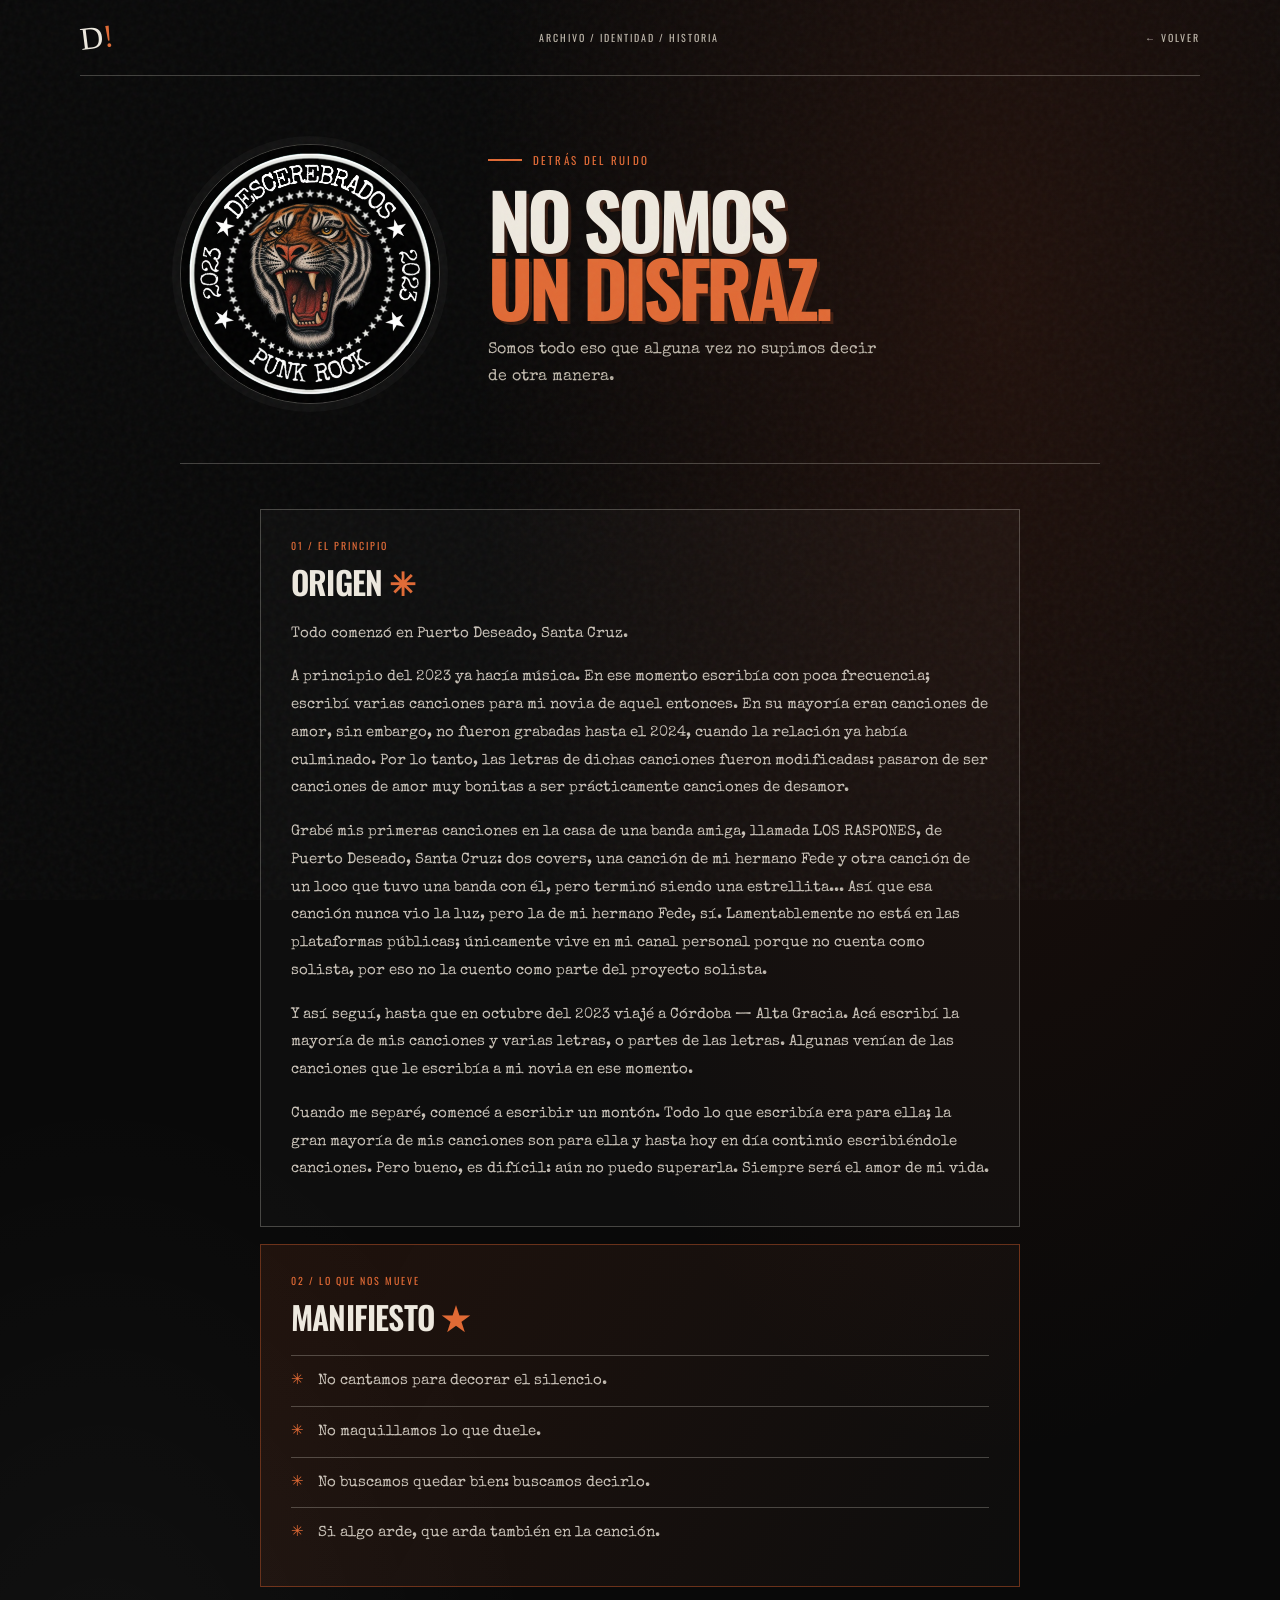
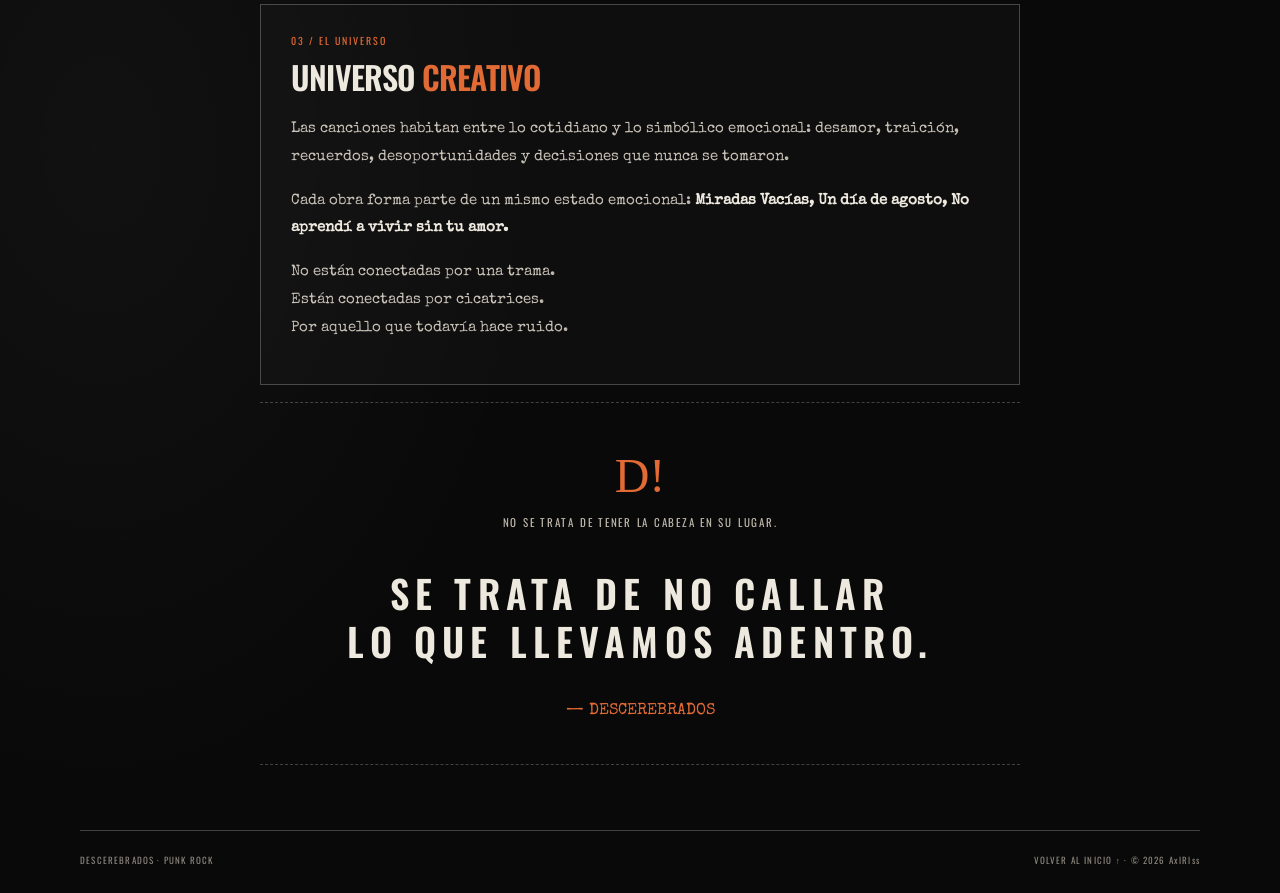
==== quien-soy.html @ b86a4a71 "Add files via upload" ====
<!DOCTYPE html>
<html lang="es">
<head>
  <meta charset="UTF-8">
  <meta name="viewport" content="width=device-width, initial-scale=1.0">
  <meta name="theme-color" content="#090909">
  <title>DESCEREBRADOS — La historia</title>
  <link rel="preconnect" href="https://fonts.googleapis.com">
  <link rel="preconnect" href="https://fonts.gstatic.com" crossorigin>
  <link href="https://fonts.googleapis.com/css2?family=Special+Elite&family=Oswald:wght@400;500;600;700&family=Permanent+Marker&display=swap" rel="stylesheet">
  <link rel="stylesheet" href="style.css">
  <link rel="icon" type="image/jpeg" href="img/descerebrados.jpg">
</head>
<body class="bio-page">
  <div class="grain" aria-hidden="true"></div>
  <header class="topbar">
    <a class="wordmark" href="index.html" aria-label="Volver al inicio">D<span>!</span></a>
    <span class="topbar-note">ARCHIVO / IDENTIDAD / HISTORIA</span>
    <a class="back-link" href="index.html">← VOLVER</a>
  </header>

  <main class="bio-shell">
    <section class="bio-hero">
      <div class="bio-logo"><img src="img/descerebrados.jpg" alt="Logo de Descerebrados"></div>
      <div>
        <p class="eyebrow"><span class="eyebrow-line"></span> DETRÁS DEL RUIDO</p>
        <h1>NO SOMOS<br><em>UN DISFRAZ.</em></h1>
        <p class="bio-lead">Somos todo eso que alguna vez no supimos decir de otra manera.</p>
      </div>
    </section>

    <div class="bio-content">
      <section class="bio-block">
        <span class="section-index">01 / EL PRINCIPIO</span>
        <h2>ORIGEN <span>✳</span></h2>
        <p>Todo comenzó en Puerto Deseado, Santa Cruz.</p>
        <p>A principio del 2023 ya hacía música. En ese momento escribía con poca frecuencia; escribí varias canciones para mi novia de aquel entonces. En su mayoría eran canciones de amor, sin embargo, no fueron grabadas hasta el 2024, cuando la relación ya había culminado. Por lo tanto, las letras de dichas canciones fueron modificadas: pasaron de ser canciones de amor muy bonitas a ser prácticamente canciones de desamor.</p>
        <p>Grabé mis primeras canciones en la casa de una banda amiga, llamada LOS RASPONES, de Puerto Deseado, Santa Cruz: dos covers, una canción de mi hermano Fede y otra canción de un loco que tuvo una banda con él, pero terminó siendo una estrellita... Así que esa canción nunca vio la luz, pero la de mi hermano Fede, sí. Lamentablemente no está en las plataformas públicas; únicamente vive en mi canal personal porque no cuenta como solista, por eso no la cuento como parte del proyecto solista.</p>
        <p>Y así seguí, hasta que en octubre del 2023 viajé a Córdoba — Alta Gracia. Acá escribí la mayoría de mis canciones y varias letras, o partes de las letras. Algunas venían de las canciones que le escribía a mi novia en ese momento.</p>
        <p>Cuando me separé, comencé a escribir un montón. Todo lo que escribía era para ella; la gran mayoría de mis canciones son para ella y hasta hoy en día continúo escribiéndole canciones. Pero bueno, es difícil: aún no puedo superarla. Siempre será el amor de mi vida.</p>
      </section>

      <section class="bio-block manifesto">
        <span class="section-index">02 / LO QUE NOS MUEVE</span>
        <h2>MANIFIESTO <span>★</span></h2>
        <ul>
          <li>No cantamos para decorar el silencio.</li>
          <li>No maquillamos lo que duele.</li>
          <li>No buscamos quedar bien: buscamos decirlo.</li>
          <li>Si algo arde, que arda también en la canción.</li>
        </ul>
      </section>

      <section class="bio-block">
        <span class="section-index">03 / EL UNIVERSO</span>
        <h2>UNIVERSO <em>CREATIVO</em></h2>
        <p>Las canciones habitan entre lo cotidiano y lo simbólico emocional: desamor, traición, recuerdos, desoportunidades y decisiones que nunca se tomaron.</p>
        <p>Cada obra forma parte de un mismo estado emocional: <strong>Miradas Vacías, Un día de agosto, No aprendí a vivir sin tu amor.</strong></p>
        <p>No están conectadas por una trama.<br>Están conectadas por cicatrices.<br>Por aquello que todavía hace ruido.</p>
      </section>

      <section class="bio-sign">
        <span class="signature-mark">D!</span>
        <p>NO SE TRATA DE TENER LA CABEZA EN SU LUGAR.</p>
        <p class="sign-big">SE TRATA DE NO CALLAR<br>LO QUE LLEVAMOS ADENTRO.</p>
        <span class="signature">— DESCEREBRADOS</span>
      </section>
    </div>
  </main>

  <footer>
    <span>DESCEREBRADOS · PUNK ROCK</span>
    <span><a href="index.html">VOLVER AL INICIO ↑</a> · © 2026 AxlRlss</span>
  </footer>
</body>
</html>
---- style.css ----
@import url('https://fonts.googleapis.com/css2?family=Special+Elite&family=Oswald:wght@400;500;600;700&family=Permanent+Marker&display=swap');

:root {
  --black: #090909;
  --black-soft: #11100f;
  --paper: #eee9df;
  --paper-dim: #bdb6aa;
  --rust: #bd5429;
  --rust-bright: #e16a35;
  --line: rgba(238,233,223,.25);
  --display: 'Oswald', Impact, sans-serif;
  --rough: 'Special Elite', Georgia, serif;
  --marker: 'Permanent Marker', cursive;
}

* { box-sizing: border-box; }
html { scroll-behavior: smooth; }
body {
  margin: 0;
  min-height: 100vh;
  color: var(--paper);
  background:
    radial-gradient(ellipse at 78% 12%, rgba(157,57,25,.16), transparent 33rem),
    radial-gradient(ellipse at 8% 70%, rgba(255,255,255,.035), transparent 28rem),
    var(--black);
  font-family: var(--rough);
  overflow-x: hidden;
  position: relative;
}
body::before {
  content: "";
  position: fixed;
  inset: 0;
  pointer-events: none;
  opacity: .12;
  z-index: 0;
  background-image: repeating-linear-gradient(0deg, transparent 0 3px, rgba(255,255,255,.025) 4px);
}
.grain {
  position: fixed;
  inset: 0;
  pointer-events: none;
  z-index: 10;
  opacity: .12;
  background-image: url("data:image/svg+xml,%3Csvg viewBox='0 0 180 180' xmlns='http://www.w3.org/2000/svg'%3E%3Cfilter id='n'%3E%3CfeTurbulence type='fractalNoise' baseFrequency='.9' numOctaves='3' stitchTiles='stitch'/%3E%3C/filter%3E%3Crect width='100%25' height='100%25' filter='url(%23n)' opacity='.35'/%3E%3C/svg%3E");
}
a { color: inherit; }
.topbar, .page-shell, footer, .bio-shell { position: relative; z-index: 1; }
.topbar {
  width: min(1120px, calc(100% - 48px));
  margin: 0 auto;
  min-height: 76px;
  display: flex;
  align-items: center;
  justify-content: space-between;
  border-bottom: 1px solid var(--line);
}
.wordmark {
  font: 2rem var(--marker);
  color: var(--paper);
  text-decoration: none;
  transform: rotate(-7deg);
}
.wordmark span { color: var(--rust-bright); }
.topbar-note, .edition, .back-link {
  font: 10px var(--display);
  letter-spacing: .2em;
  color: var(--paper-dim);
}
.edition { color: var(--rust-bright); }
.back-link { text-decoration: none; }
.back-link:hover, footer a:hover { color: var(--rust-bright); }
.page-shell { width: min(1040px, calc(100% - 48px)); margin: 0 auto; }
.hero {
  display: grid;
  grid-template-columns: 1.05fr .95fr;
  gap: 48px;
  align-items: center;
  padding: 74px 0 66px;
  min-height: 560px;
}
.eyebrow {
  display: flex;
  align-items: center;
  gap: 11px;
  color: var(--rust-bright);
  font: 11px var(--display);
  letter-spacing: .22em;
}
.eyebrow-line { display: inline-block; width: 34px; height: 2px; background: var(--rust-bright); }
.hero h1, .bio-hero h1 {
  font: 700 clamp(3.7rem, 8vw, 7.2rem)/.88 var(--display);
  letter-spacing: -.055em;
  margin: 24px 0 19px;
  max-width: 650px;
  text-transform: uppercase;
  text-shadow: 3px 3px 0 rgba(189,84,41,.22);
}
.hero h1 { transform: rotate(-2deg); }
.title-scratch { color: var(--rust-bright); }
.title-dot { color: var(--paper); }
.hero-rule { display: flex; align-items: center; gap: 12px; color: var(--rust-bright); width: min(340px, 100%); }
.rule-line { height: 1px; flex: 1; background: var(--line); }
.hero-description { font: 600 13px var(--display); letter-spacing: .18em; margin: 25px 0 10px; }
.hero-description b { color: var(--rust-bright); padding: 0 5px; }
.hero-note { max-width: 370px; color: var(--paper-dim); line-height: 1.7; font-size: 15px; }
.socials { display: flex; gap: 10px; margin-top: 30px; }
.socials a {
  text-decoration: none;
  border: 1px solid var(--line);
  min-width: 58px;
  padding: 10px 12px;
  font: 600 12px var(--display);
  letter-spacing: .12em;
  transition: .2s ease;
}
.socials a span { color: var(--rust-bright); margin-left: 5px; }
.socials a:hover { background: var(--rust); border-color: var(--rust); transform: translateY(-3px) rotate(-2deg); }
.hero-art { position: relative; display: flex; flex-direction: column; align-items: center; }
.logo-frame {
  width: min(100%, 420px);
  aspect-ratio: 1;
  border-radius: 50%;
  overflow: hidden;
  border: 1px solid rgba(238,233,223,.5);
  box-shadow: 0 0 0 9px rgba(238,233,223,.035), 0 22px 70px rgba(0,0,0,.7), 0 0 55px rgba(189,84,41,.12);
  background: #000;
}
.logo-frame img { width: 100%; height: 100%; object-fit: cover; display: block; }
.art-stamp {
  position: absolute;
  z-index: 2;
  top: 4%;
  right: -2%;
  padding: 13px 15px;
  background: var(--rust);
  color: #fff4e8;
  font: 15px/.95 var(--marker);
  text-align: center;
  transform: rotate(9deg);
  box-shadow: 4px 5px 0 var(--black);
}
.art-caption { margin-top: 22px; color: var(--paper-dim); font: 10px var(--display); letter-spacing: .18em; text-align: center; }
.manifest-strip {
  display: flex;
  align-items: center;
  justify-content: center;
  gap: 22px;
  padding: 18px 12px;
  border-top: 1px solid var(--line);
  border-bottom: 1px solid var(--line);
  text-align: center;
}
.manifest-strip p { margin: 0; font: 500 13px var(--display); letter-spacing: .12em; }
.manifest-strip strong { color: var(--rust-bright); }
.strip-star { color: var(--rust-bright); font-size: 18px; }
.links-section { padding: 76px 0 70px; }
.section-heading { display: flex; align-items: end; gap: 18px; margin-bottom: 25px; position: relative; }
.section-index { display: block; color: var(--rust-bright); font: 10px var(--display); letter-spacing: .2em; }
.section-heading .section-index { position: absolute; top: -20px; }
.section-heading h2, .bio-block h2 {
  margin: 0;
  font: 600 clamp(2rem, 5vw, 3.6rem)/1 var(--display);
  letter-spacing: -.025em;
}
.section-heading h2 em, .bio-block h2 em { color: var(--rust-bright); font-style: normal; }
.heading-mark { margin-left: auto; color: var(--rust-bright); font-size: 30px; }
.links { display: grid; grid-template-columns: 1fr 1fr; gap: 12px; }
.link-card {
  position: relative;
  min-height: 94px;
  display: grid;
  grid-template-columns: 42px 1fr 28px;
  grid-template-rows: 1fr 1fr;
  align-items: center;
  padding: 18px 20px;
  text-decoration: none;
  border: 1px solid var(--line);
  background: linear-gradient(110deg, rgba(255,255,255,.045), rgba(255,255,255,.012));
  transition: .22s ease;
  overflow: hidden;
}
.link-card::before {
  content: "";
  position: absolute;
  left: 0; top: 0; bottom: 0;
  width: 3px;
  background: var(--rust);
  transform: scaleY(0);
  transition: .2s ease;
}
.link-card:hover { transform: translate(-3px, -3px); border-color: rgba(225,106,53,.7); background: rgba(189,84,41,.12); box-shadow: 5px 5px 0 rgba(189,84,41,.2); }
.link-card:hover::before { transform: scaleY(1); }
.link-number { grid-row: 1 / 3; color: var(--rust-bright); font: 14px var(--display); }
.link-label { align-self: end; font: 600 19px var(--display); letter-spacing: .06em; }
.link-sub { align-self: start; color: var(--paper-dim); font: 9px var(--display); letter-spacing: .15em; margin-top: 4px; }
.link-arrow { grid-column: 3; grid-row: 1 / 3; justify-self: end; color: var(--rust-bright); font-size: 22px; }
.link-main { background: rgba(189,84,41,.12); border-color: rgba(225,106,53,.5); }
.link-bio { border-style: dashed; }
.closing {
  display: flex;
  align-items: center;
  justify-content: center;
  gap: 25px;
  text-align: center;
  padding: 28px 12px 45px;
  border-top: 1px solid var(--line);
}
.closing p { font: 13px/1.7 var(--display); letter-spacing: .12em; }
.closing strong { color: var(--rust-bright); }
.closing-star { color: var(--rust-bright); font-size: 22px; }
footer {
  width: min(1120px, calc(100% - 48px));
  margin: 0 auto;
  padding: 22px 0 26px;
  border-top: 1px solid var(--line);
  display: flex;
  justify-content: space-between;
  gap: 15px;
  color: #8c867d;
  font: 9px var(--display);
  letter-spacing: .13em;
}
footer b { color: var(--rust-bright); }
footer a { color: inherit; text-decoration: none; }

/* BIOGRAFÍA */
.bio-shell { width: min(920px, calc(100% - 48px)); margin: 0 auto; }
.bio-hero { display: grid; grid-template-columns: 260px 1fr; align-items: center; gap: 48px; padding: 65px 0 55px; border-bottom: 1px solid var(--line); }
.bio-logo { width: 100%; aspect-ratio: 1; border-radius: 50%; overflow: hidden; border: 1px solid var(--line); box-shadow: 0 0 0 8px rgba(255,255,255,.035); }
.bio-logo img { width: 100%; height: 100%; object-fit: cover; display: block; }
.bio-hero h1 { font-size: clamp(3rem, 6vw, 5.5rem); margin: 17px 0; }
.bio-hero h1 em { color: var(--rust-bright); font-style: normal; }
.bio-lead { color: var(--paper-dim); line-height: 1.7; max-width: 400px; }
.bio-content { max-width: 760px; margin: 0 auto; padding: 45px 0 65px; }
.bio-block { padding: 28px 30px; margin-bottom: 17px; border: 1px solid var(--line); background: rgba(255,255,255,.025); }
.bio-block h2 { margin: 13px 0 22px; font-size: 2rem; }
.bio-block h2 span { color: var(--rust-bright); }
.bio-block p, .bio-block li { color: #c9c2b8; font: 15px/1.85 var(--rough); letter-spacing: 0; }
.bio-block p + p { margin-top: 16px; }
.bio-block strong { color: var(--paper); }
.manifesto { border-color: rgba(189,84,41,.5); background: linear-gradient(120deg, rgba(189,84,41,.13), rgba(255,255,255,.018)); }
.manifesto ul { list-style: none; padding: 0; margin: 0; }
.manifesto li { padding: 11px 0 11px 27px; border-top: 1px solid var(--line); position: relative; }
.manifesto li::before { content: "✳"; position: absolute; left: 0; color: var(--rust-bright); }
.bio-sign { padding: 45px 15px; text-align: center; border-top: 1px dashed var(--line); border-bottom: 1px dashed var(--line); }
.signature-mark { font: 3rem var(--marker); color: var(--rust-bright); }
.bio-sign p { font: 11px var(--display); letter-spacing: .16em; color: var(--paper-dim); }
.bio-sign .sign-big { font: 600 clamp(1.4rem, 4vw, 2.4rem)/1.25 var(--display); color: var(--paper); }
.bio-sign .signature { color: var(--rust-bright); margin-top: 22px; }

@media (max-width: 760px) {
  .hero { grid-template-columns: 1fr; gap: 40px; padding: 55px 0 48px; }
  .hero-copy { text-align: center; }
  .eyebrow { justify-content: center; }
  .hero h1 { font-size: clamp(3.4rem, 13vw, 5.7rem); }
  .hero-rule, .hero-note { margin-left: auto; margin-right: auto; }
  .socials { justify-content: center; }
  .hero-art { width: min(440px, 90%); margin: 0 auto; }
  .art-stamp { right: -4%; }
  .bio-hero { grid-template-columns: 190px 1fr; gap: 28px; }
  .bio-hero h1 { font-size: clamp(2.8rem, 8vw, 4rem); }
}
@media (max-width: 540px) {
  .topbar, footer { width: calc(100% - 32px); }
  .topbar { min-height: 64px; }
  .topbar-note { font-size: 8px; letter-spacing: .12em; }
  .edition { display: none; }
  .page-shell, .bio-shell { width: calc(100% - 32px); }
  .hero { padding-top: 43px; }
  .hero h1 { font-size: clamp(3rem, 14vw, 4.7rem); }
  .hero-description { font-size: 11px; }
  .manifest-strip { gap: 10px; }
  .manifest-strip p { font-size: 10px; line-height: 1.6; }
  .links-section { padding: 60px 0 45px; }
  .links { grid-template-columns: 1fr; gap: 10px; }
  .link-card { min-height: 82px; padding: 14px 15px; }
  .link-label { font-size: 17px; }
  .closing { gap: 12px; }
  .closing p { font-size: 11px; }
  footer { flex-direction: column; text-align: center; line-height: 1.7; }
  .bio-hero { grid-template-columns: 1fr; text-align: center; padding: 42px 0; gap: 28px; }
  .bio-logo { width: min(220px, 70%); margin: 0 auto; }
  .bio-hero .eyebrow { justify-content: center; }
  .bio-hero h1 { font-size: clamp(3rem, 13vw, 4.5rem); }
  .bio-lead { margin-inline: auto; }
  .bio-content { padding: 30px 0 45px; }
  .bio-block { padding: 22px 19px; }
  .bio-block p, .bio-block li { font-size: 14px; }
}
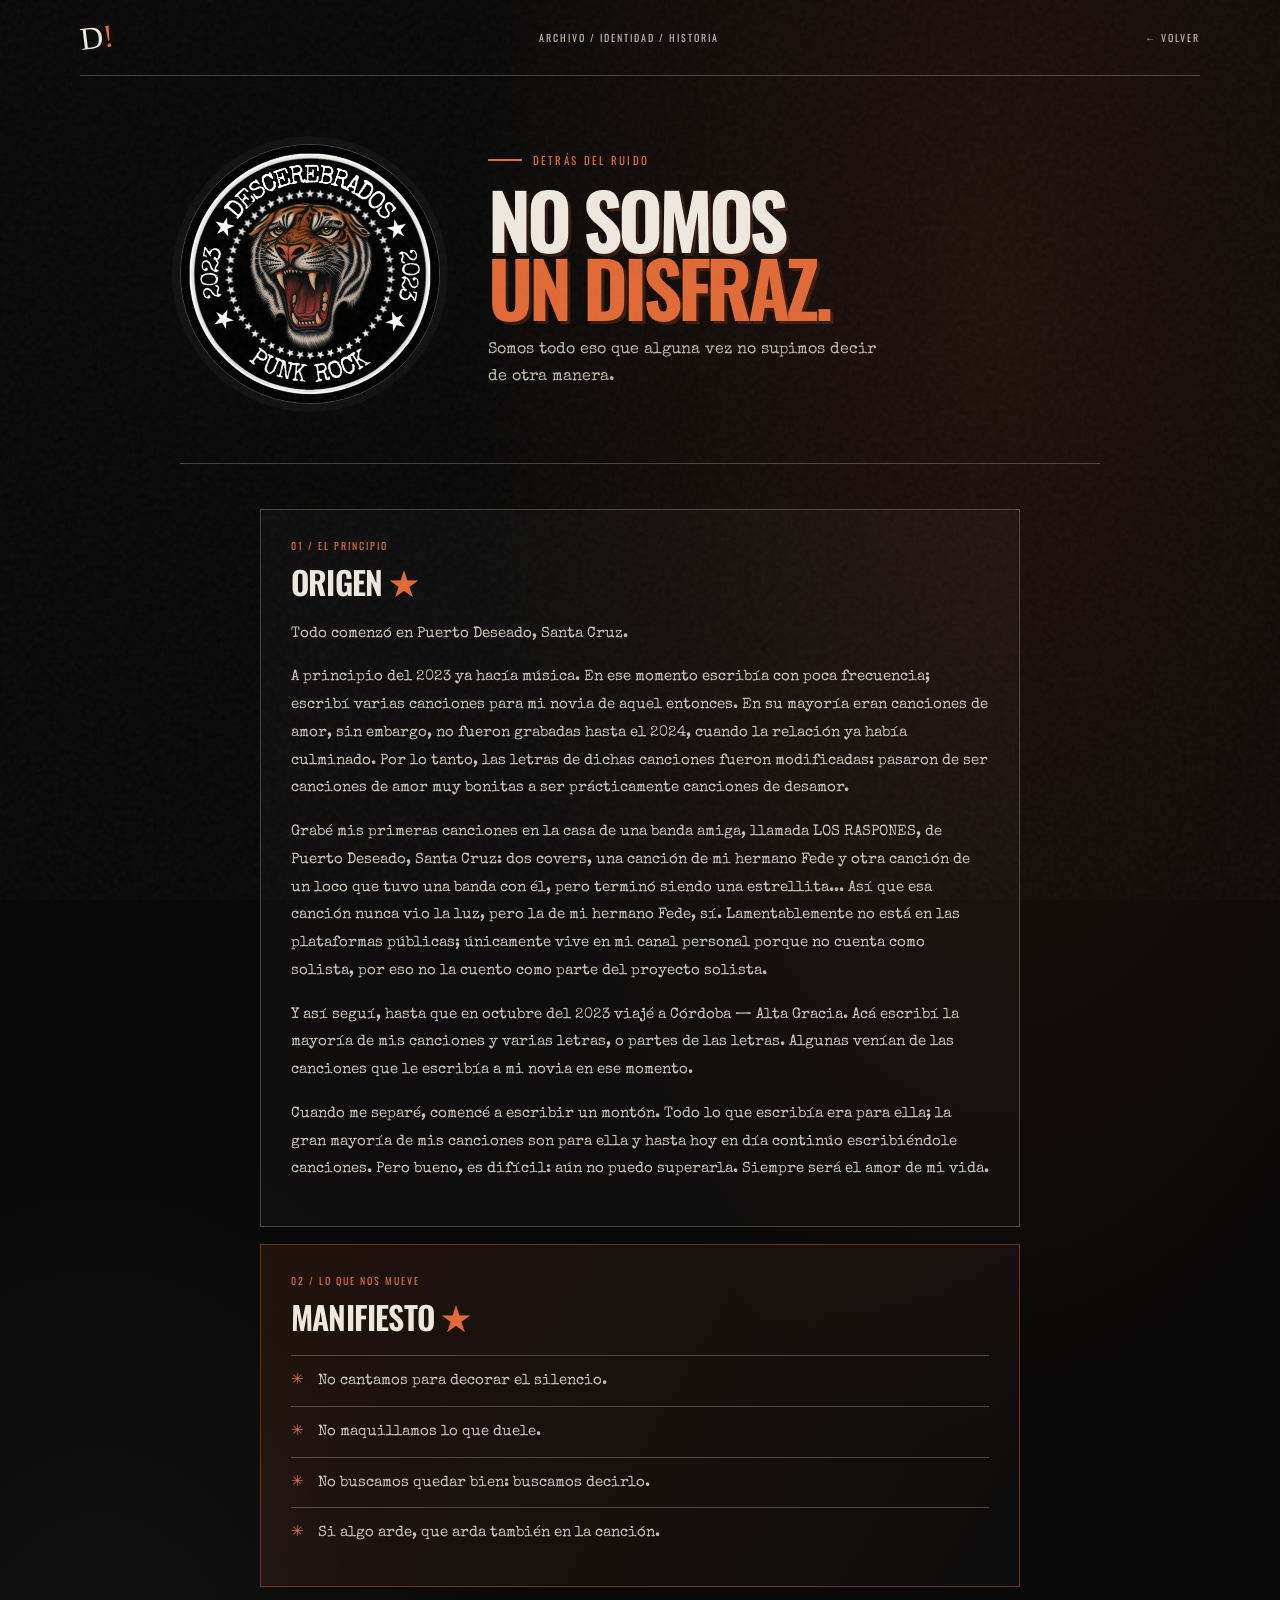
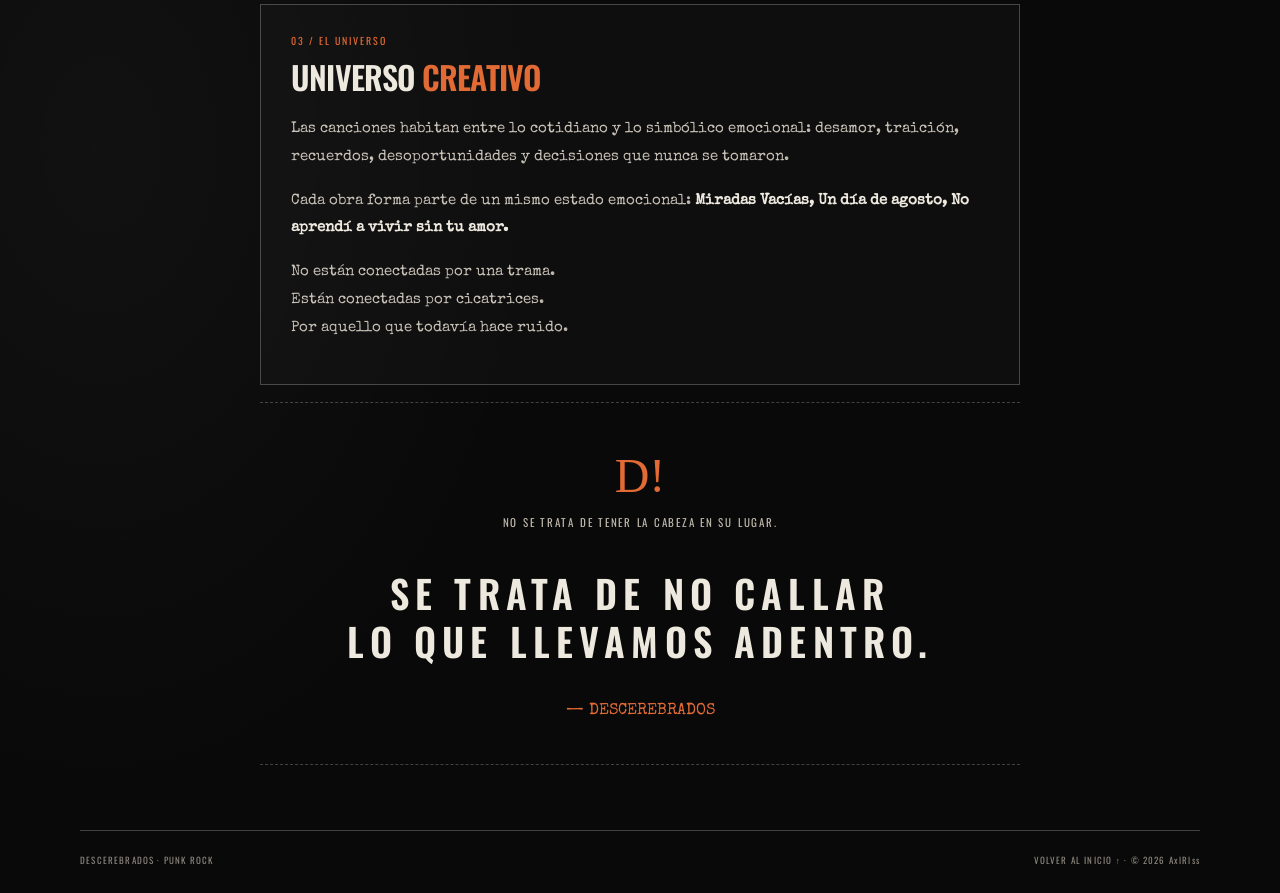
==== commit 81bba5f0: "Update quien-soy.html" ====
--- a/quien-soy.html
+++ b/quien-soy.html
@@ -32,7 +32,7 @@
     <div class="bio-content">
       <section class="bio-block">
         <span class="section-index">01 / EL PRINCIPIO</span>
-        <h2>ORIGEN <span>✳</span></h2>
+        <h2>ORIGEN <span>★</span></h2>
         <p>Todo comenzó en Puerto Deseado, Santa Cruz.</p>
         <p>A principio del 2023 ya hacía música. En ese momento escribía con poca frecuencia; escribí varias canciones para mi novia de aquel entonces. En su mayoría eran canciones de amor, sin embargo, no fueron grabadas hasta el 2024, cuando la relación ya había culminado. Por lo tanto, las letras de dichas canciones fueron modificadas: pasaron de ser canciones de amor muy bonitas a ser prácticamente canciones de desamor.</p>
         <p>Grabé mis primeras canciones en la casa de una banda amiga, llamada LOS RASPONES, de Puerto Deseado, Santa Cruz: dos covers, una canción de mi hermano Fede y otra canción de un loco que tuvo una banda con él, pero terminó siendo una estrellita... Así que esa canción nunca vio la luz, pero la de mi hermano Fede, sí. Lamentablemente no está en las plataformas públicas; únicamente vive en mi canal personal porque no cuenta como solista, por eso no la cuento como parte del proyecto solista.</p>
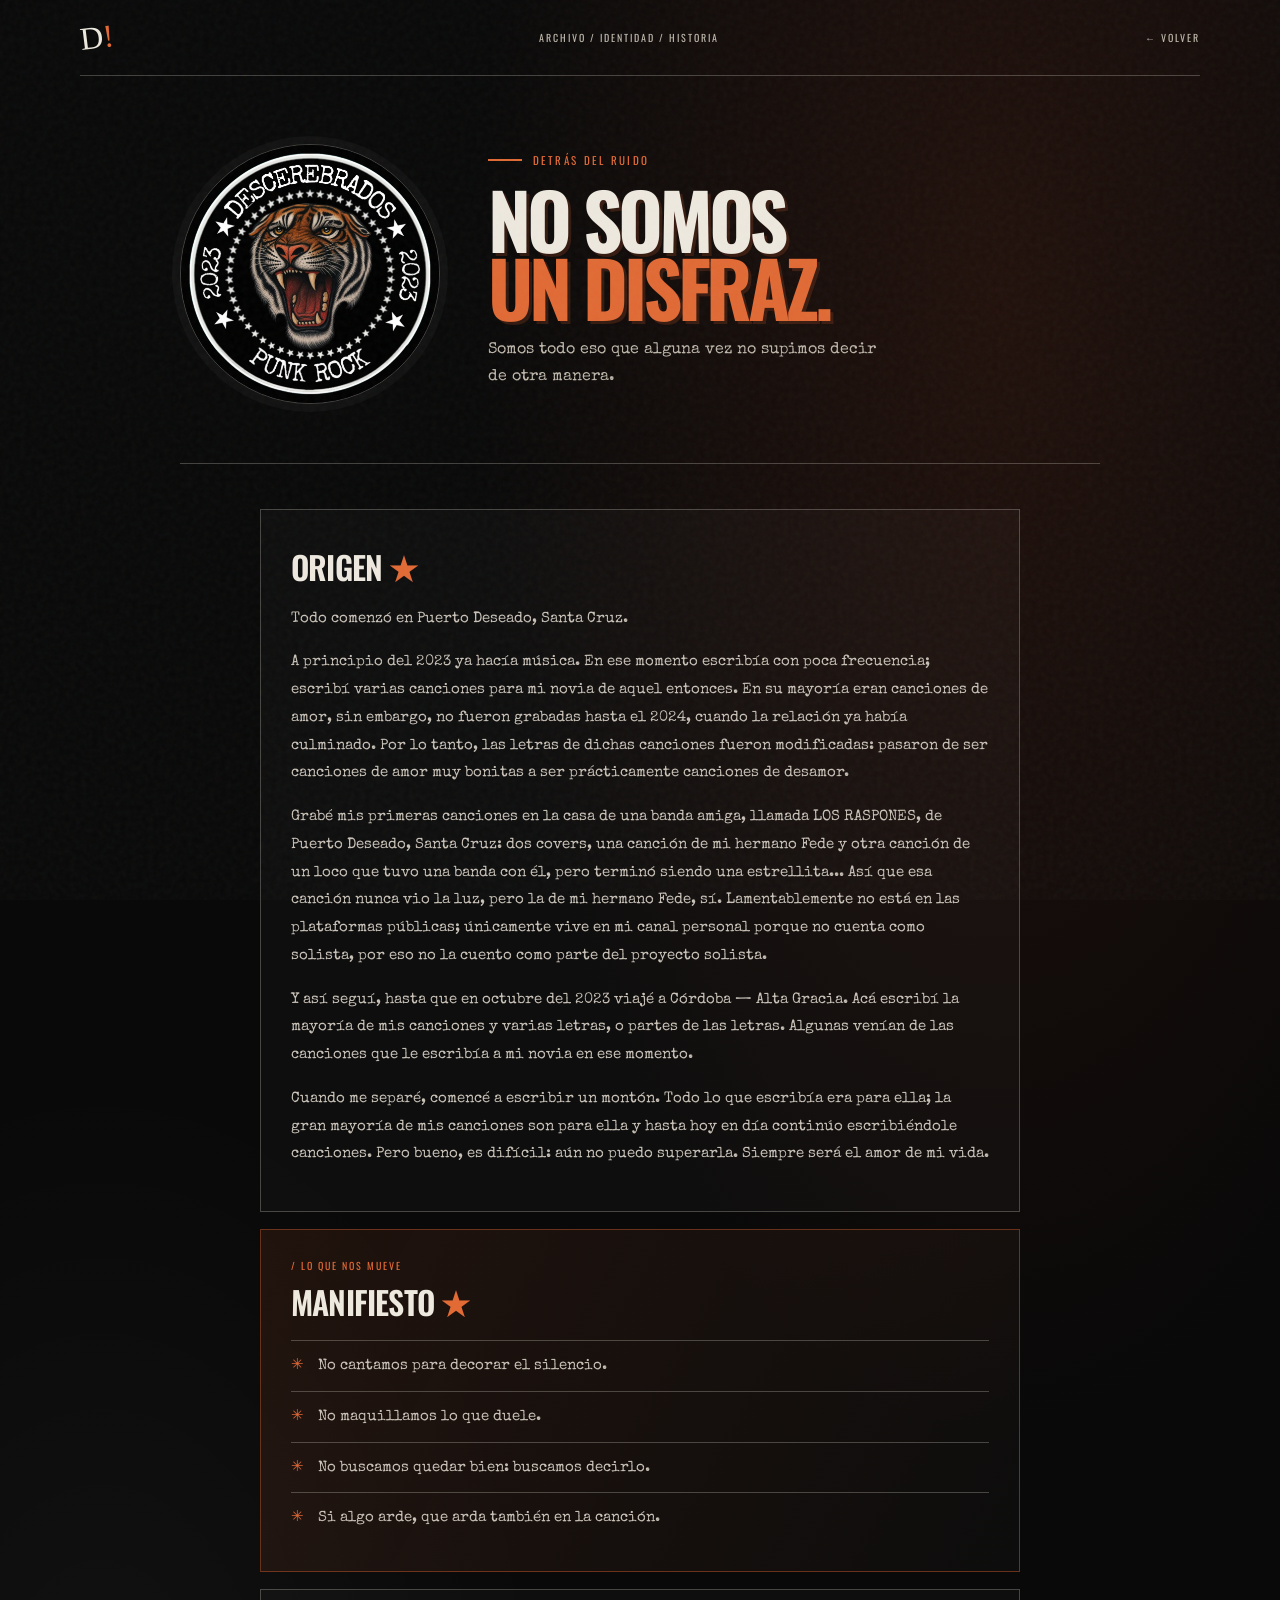
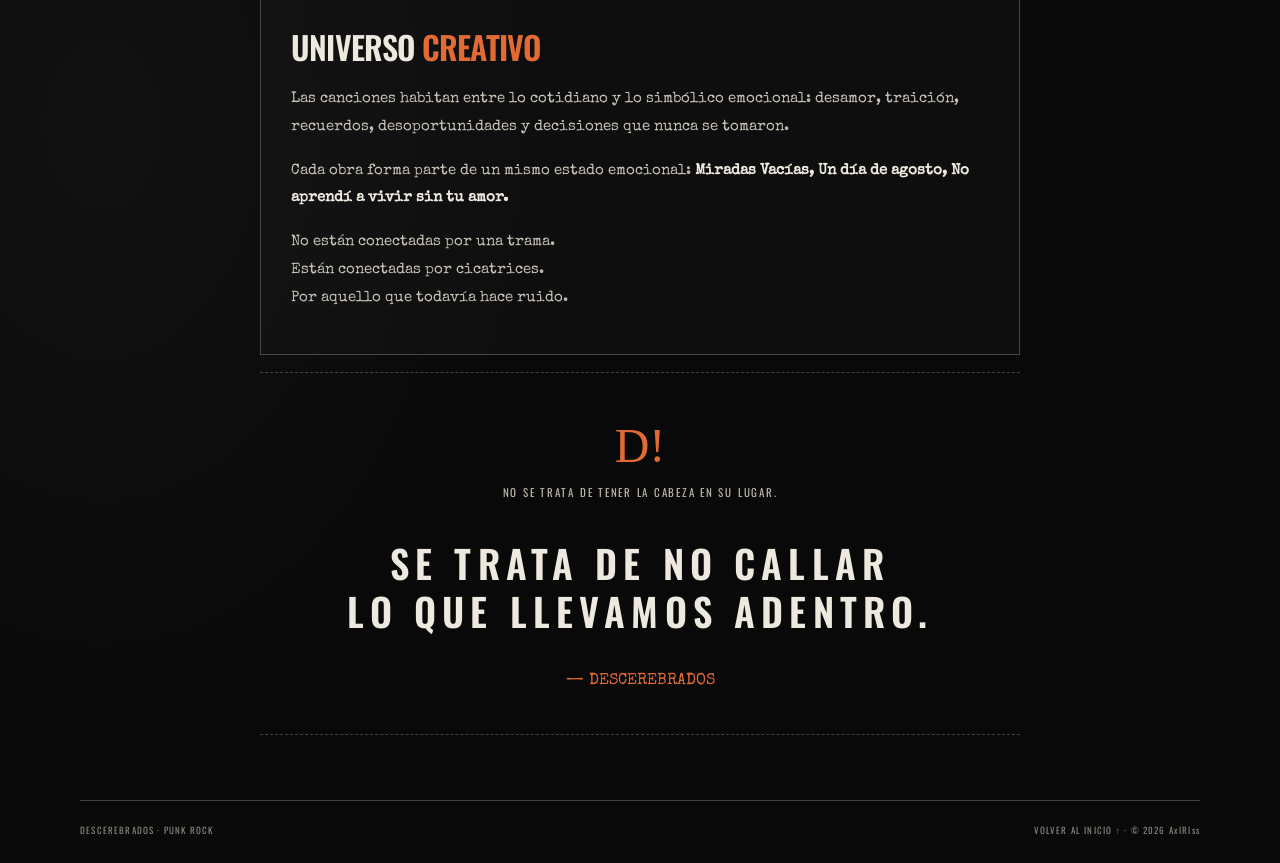
==== commit b42ffc67: "Update quien-soy.html" ====
--- a/quien-soy.html
+++ b/quien-soy.html
@@ -31,7 +31,6 @@
 
     <div class="bio-content">
       <section class="bio-block">
-        <span class="section-index">01 / EL PRINCIPIO</span>
         <h2>ORIGEN <span>★</span></h2>
         <p>Todo comenzó en Puerto Deseado, Santa Cruz.</p>
         <p>A principio del 2023 ya hacía música. En ese momento escribía con poca frecuencia; escribí varias canciones para mi novia de aquel entonces. En su mayoría eran canciones de amor, sin embargo, no fueron grabadas hasta el 2024, cuando la relación ya había culminado. Por lo tanto, las letras de dichas canciones fueron modificadas: pasaron de ser canciones de amor muy bonitas a ser prácticamente canciones de desamor.</p>
@@ -41,7 +40,7 @@
       </section>
 
       <section class="bio-block manifesto">
-        <span class="section-index">02 / LO QUE NOS MUEVE</span>
+        <span class="section-index">/ LO QUE NOS MUEVE</span>
         <h2>MANIFIESTO <span>★</span></h2>
         <ul>
           <li>No cantamos para decorar el silencio.</li>
@@ -52,7 +51,6 @@
       </section>
 
       <section class="bio-block">
-        <span class="section-index">03 / EL UNIVERSO</span>
         <h2>UNIVERSO <em>CREATIVO</em></h2>
         <p>Las canciones habitan entre lo cotidiano y lo simbólico emocional: desamor, traición, recuerdos, desoportunidades y decisiones que nunca se tomaron.</p>
         <p>Cada obra forma parte de un mismo estado emocional: <strong>Miradas Vacías, Un día de agosto, No aprendí a vivir sin tu amor.</strong></p>
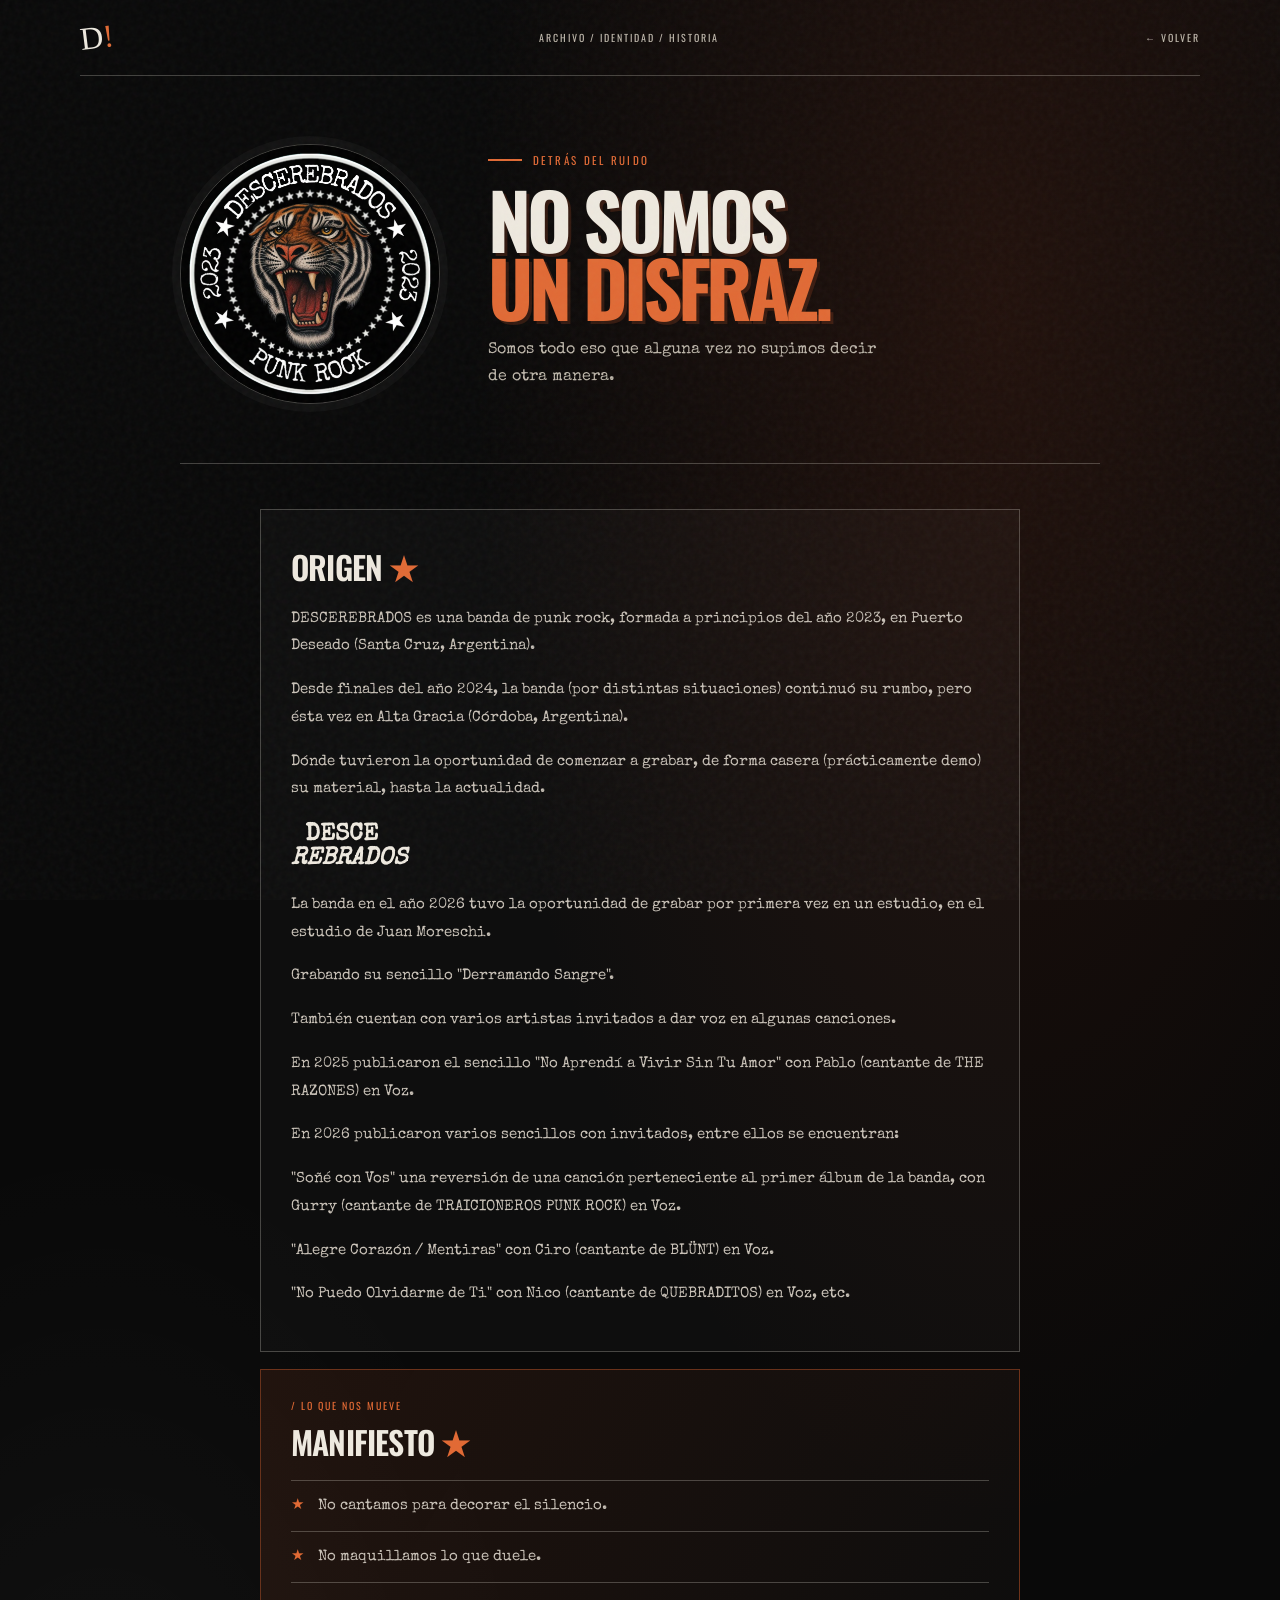
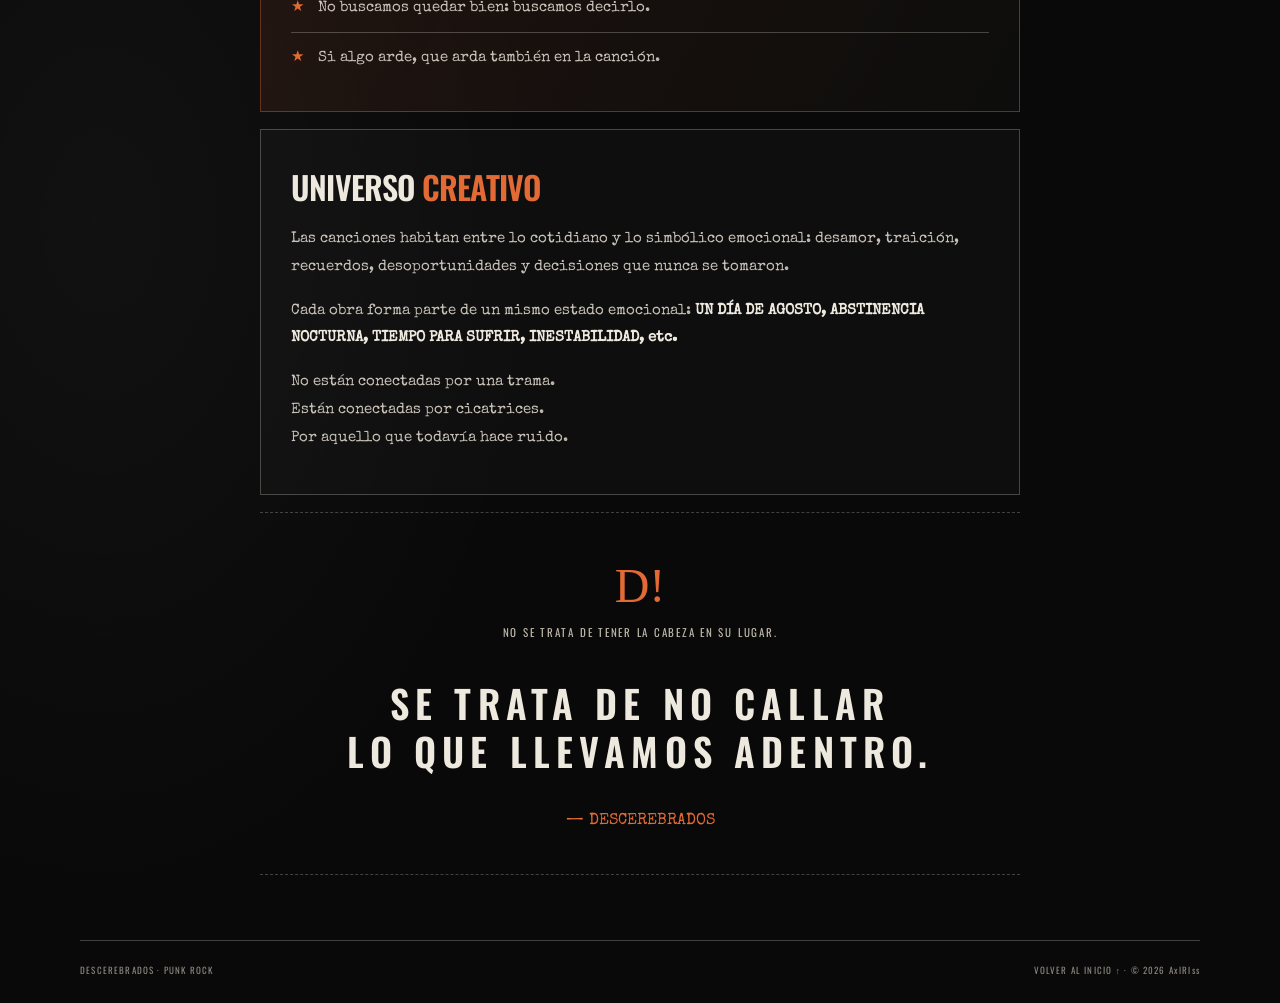
==== commit b72272ce: "Update quien-soy.html" ====
--- a/quien-soy.html
+++ b/quien-soy.html
@@ -32,11 +32,18 @@
     <div class="bio-content">
       <section class="bio-block">
         <h2>ORIGEN <span>★</span></h2>
-        <p>Todo comenzó en Puerto Deseado, Santa Cruz.</p>
-        <p>A principio del 2023 ya hacía música. En ese momento escribía con poca frecuencia; escribí varias canciones para mi novia de aquel entonces. En su mayoría eran canciones de amor, sin embargo, no fueron grabadas hasta el 2024, cuando la relación ya había culminado. Por lo tanto, las letras de dichas canciones fueron modificadas: pasaron de ser canciones de amor muy bonitas a ser prácticamente canciones de desamor.</p>
-        <p>Grabé mis primeras canciones en la casa de una banda amiga, llamada LOS RASPONES, de Puerto Deseado, Santa Cruz: dos covers, una canción de mi hermano Fede y otra canción de un loco que tuvo una banda con él, pero terminó siendo una estrellita... Así que esa canción nunca vio la luz, pero la de mi hermano Fede, sí. Lamentablemente no está en las plataformas públicas; únicamente vive en mi canal personal porque no cuenta como solista, por eso no la cuento como parte del proyecto solista.</p>
-        <p>Y así seguí, hasta que en octubre del 2023 viajé a Córdoba — Alta Gracia. Acá escribí la mayoría de mis canciones y varias letras, o partes de las letras. Algunas venían de las canciones que le escribía a mi novia en ese momento.</p>
-        <p>Cuando me separé, comencé a escribir un montón. Todo lo que escribía era para ella; la gran mayoría de mis canciones son para ella y hasta hoy en día continúo escribiéndole canciones. Pero bueno, es difícil: aún no puedo superarla. Siempre será el amor de mi vida.</p>
+      <p> DESCEREBRADOS es una banda de punk rock, formada a principios del año 2023, en Puerto Deseado (Santa Cruz, Argentina).</p>
+      <p>Desde finales del año 2024, la banda (por distintas situaciones) continuó su rumbo, pero ésta vez en Alta Gracia (Córdoba, Argentina).</p>
+      <p>Dónde tuvieron la oportunidad de comenzar a grabar, de forma casera (prácticamente demo) su material, hasta la actualidad.</p>
+      <h1>𓂃 DESCE<br><em>REBRADOS 𓂃</em></h1>
+      <p>La banda en el año 2026 tuvo la oportunidad de grabar por primera vez en un estudio, en el estudio de Juan Moreschi.</p>
+      <p>Grabando su sencillo "Derramando Sangre".</p>
+      <p>También cuentan con varios artistas invitados a dar voz en algunas canciones.</p>
+      <p>En 2025 publicaron el sencillo "No Aprendí a Vivir Sin Tu Amor" con Pablo (cantante de THE RAZONES) en Voz.</p>
+      <p>En 2026 publicaron varios sencillos con invitados, entre ellos se encuentran:</p>
+      <p>"Soñé con Vos" una reversión de una canción perteneciente al primer álbum de la banda, con Gurry (cantante de TRAICIONEROS PUNK ROCK) en Voz.</p>
+      <p>"Alegre Corazón / Mentiras" con Ciro (cantante de BLÜNT) en Voz.</p>
+      <p>"No Puedo Olvidarme de Ti" con Nico (cantante de QUEBRADITOS) en Voz, etc.</p>
       </section>
 
       <section class="bio-block manifesto">
@@ -53,7 +60,7 @@
       <section class="bio-block">
         <h2>UNIVERSO <em>CREATIVO</em></h2>
         <p>Las canciones habitan entre lo cotidiano y lo simbólico emocional: desamor, traición, recuerdos, desoportunidades y decisiones que nunca se tomaron.</p>
-        <p>Cada obra forma parte de un mismo estado emocional: <strong>Miradas Vacías, Un día de agosto, No aprendí a vivir sin tu amor.</strong></p>
+        <p>Cada obra forma parte de un mismo estado emocional: <strong>UN DÍA DE AGOSTO, ABSTINENCIA NOCTURNA, TIEMPO PARA SUFRIR, INESTABILIDAD, etc.</strong></p>
         <p>No están conectadas por una trama.<br>Están conectadas por cicatrices.<br>Por aquello que todavía hace ruido.</p>
       </section>
 
--- a/style.css
+++ b/style.css
@@ -242,7 +242,7 @@
 .manifesto { border-color: rgba(189,84,41,.5); background: linear-gradient(120deg, rgba(189,84,41,.13), rgba(255,255,255,.018)); }
 .manifesto ul { list-style: none; padding: 0; margin: 0; }
 .manifesto li { padding: 11px 0 11px 27px; border-top: 1px solid var(--line); position: relative; }
-.manifesto li::before { content: "✳"; position: absolute; left: 0; color: var(--rust-bright); }
+.manifesto li::before { content: "★"; position: absolute; left: 0; color: var(--rust-bright); }
 .bio-sign { padding: 45px 15px; text-align: center; border-top: 1px dashed var(--line); border-bottom: 1px dashed var(--line); }
 .signature-mark { font: 3rem var(--marker); color: var(--rust-bright); }
 .bio-sign p { font: 11px var(--display); letter-spacing: .16em; color: var(--paper-dim); }
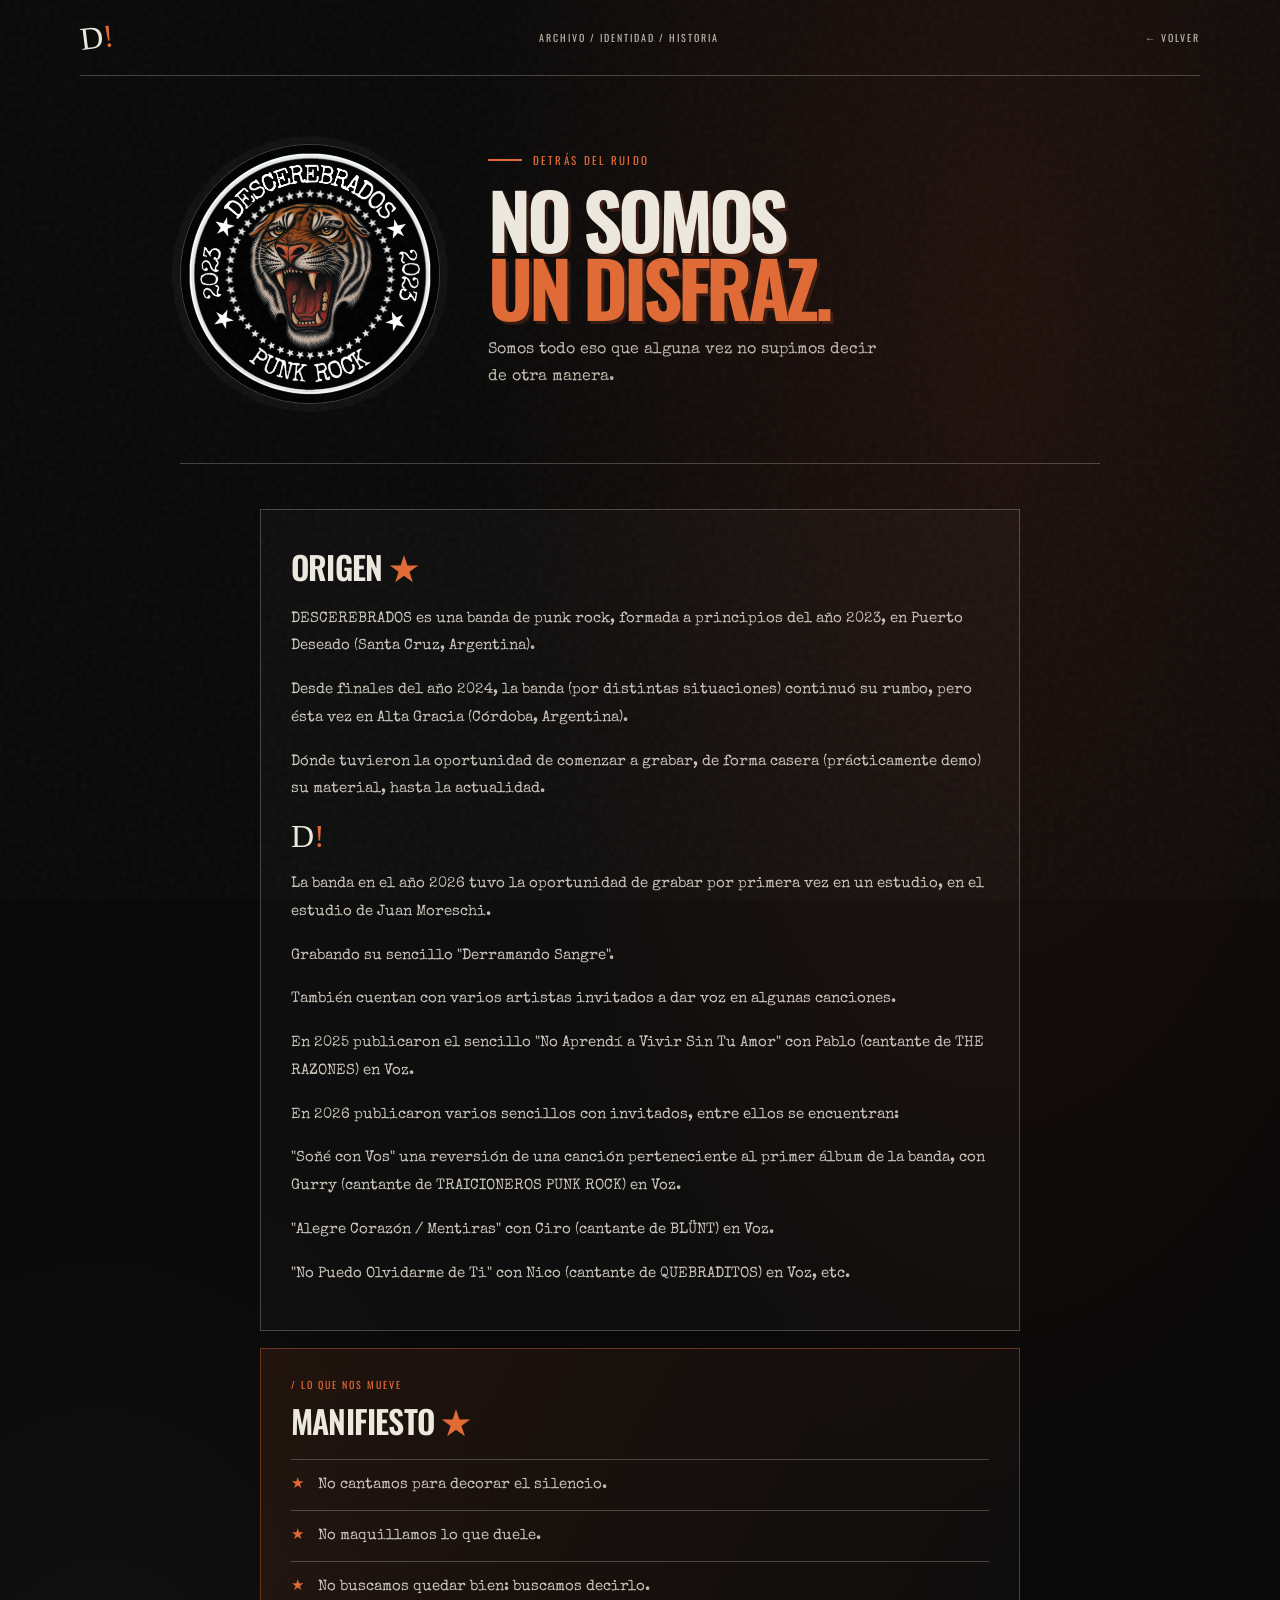
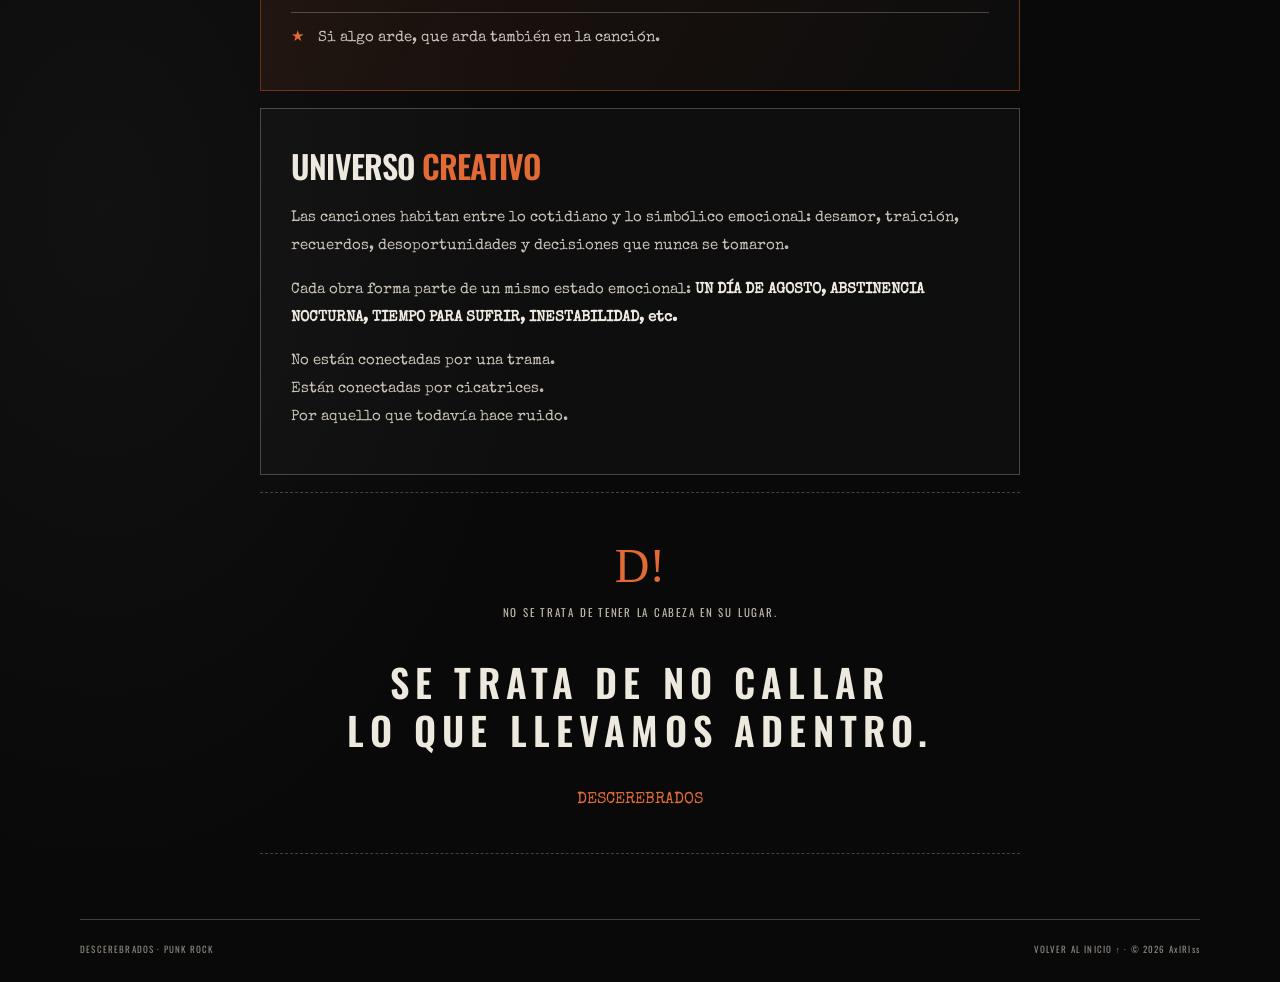
==== commit 2272daed: "Update quien-soy.html" ====
--- a/quien-soy.html
+++ b/quien-soy.html
@@ -35,7 +35,9 @@
       <p> DESCEREBRADOS es una banda de punk rock, formada a principios del año 2023, en Puerto Deseado (Santa Cruz, Argentina).</p>
       <p>Desde finales del año 2024, la banda (por distintas situaciones) continuó su rumbo, pero ésta vez en Alta Gracia (Córdoba, Argentina).</p>
       <p>Dónde tuvieron la oportunidad de comenzar a grabar, de forma casera (prácticamente demo) su material, hasta la actualidad.</p>
-      <h1>𓂃 DESCE<br><em>REBRADOS 𓂃</em></h1>
+      
+        <a class="wordmark" aria-label="Descerebrados">D<span>!</span></a>
+        
       <p>La banda en el año 2026 tuvo la oportunidad de grabar por primera vez en un estudio, en el estudio de Juan Moreschi.</p>
       <p>Grabando su sencillo "Derramando Sangre".</p>
       <p>También cuentan con varios artistas invitados a dar voz en algunas canciones.</p>
@@ -68,7 +70,7 @@
         <span class="signature-mark">D!</span>
         <p>NO SE TRATA DE TENER LA CABEZA EN SU LUGAR.</p>
         <p class="sign-big">SE TRATA DE NO CALLAR<br>LO QUE LLEVAMOS ADENTRO.</p>
-        <span class="signature">— DESCEREBRADOS</span>
+        <span class="signature">𓂃 DESCEREBRADOS 𓂃</span>
       </section>
     </div>
   </main>
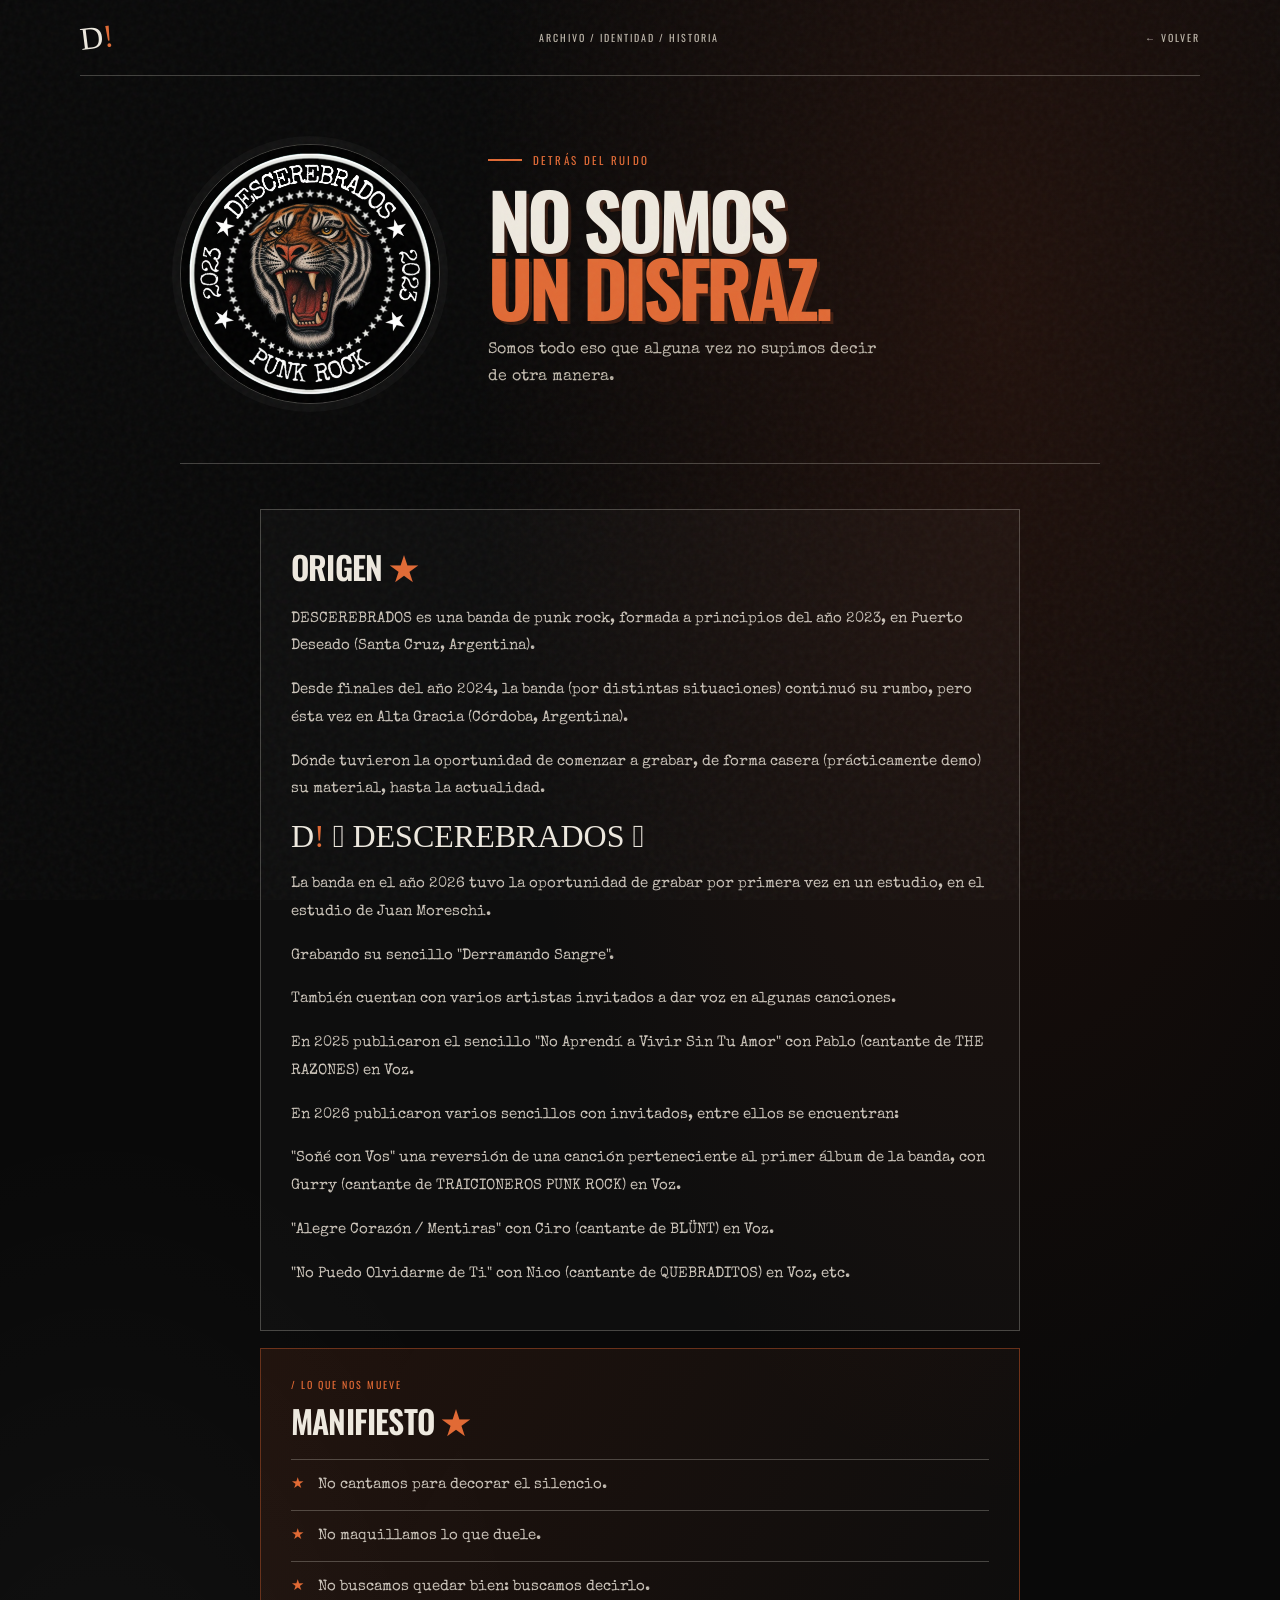
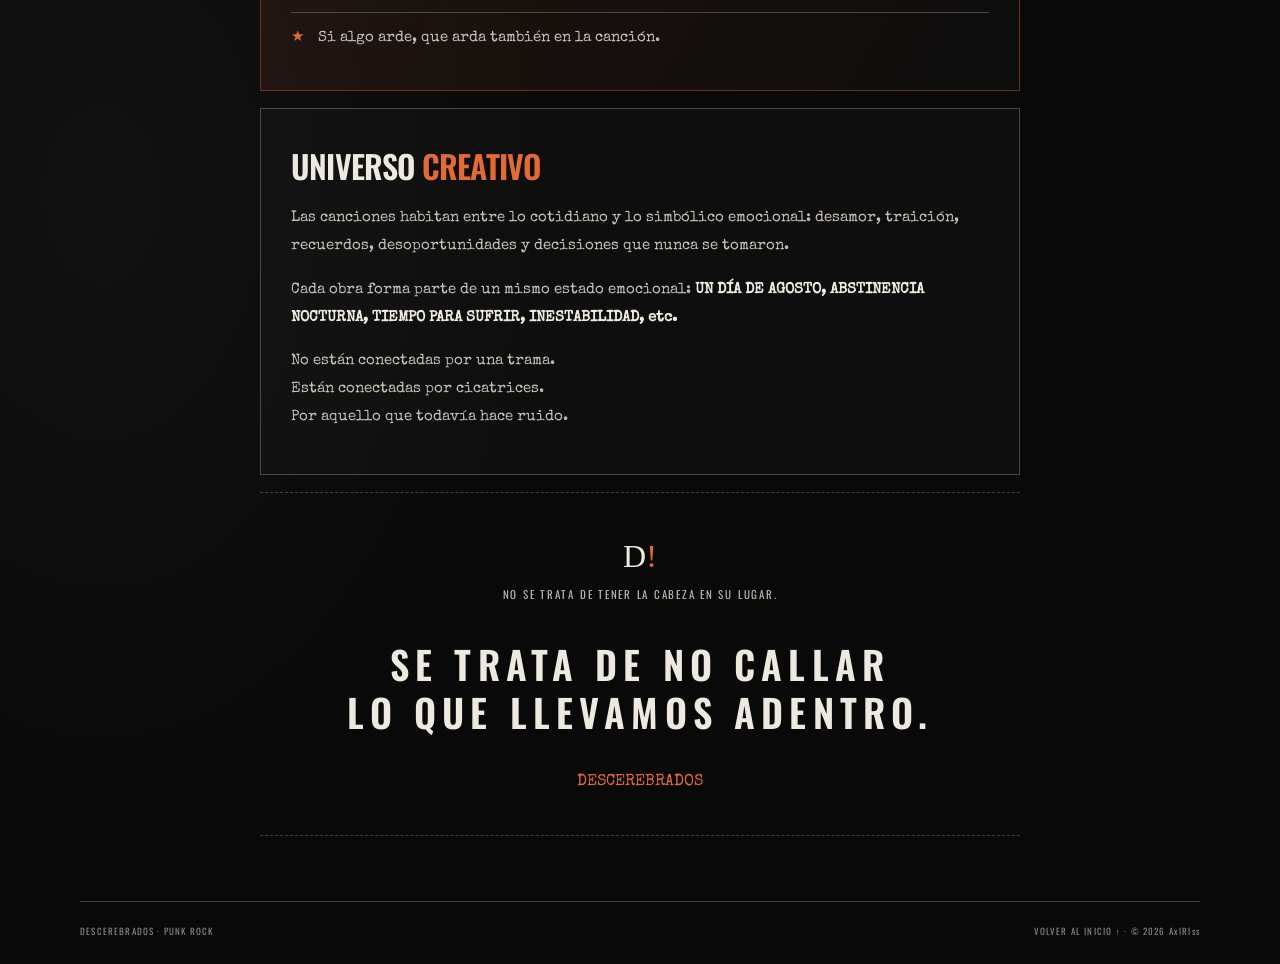
==== commit 65728631: "Update quien-soy.html" ====
--- a/quien-soy.html
+++ b/quien-soy.html
@@ -36,7 +36,7 @@
       <p>Desde finales del año 2024, la banda (por distintas situaciones) continuó su rumbo, pero ésta vez en Alta Gracia (Córdoba, Argentina).</p>
       <p>Dónde tuvieron la oportunidad de comenzar a grabar, de forma casera (prácticamente demo) su material, hasta la actualidad.</p>
       
-        <a class="wordmark" aria-label="Descerebrados">D<span>!</span></a>
+        <a class="wordmark" aria-label="Descerebrados">D<span>!</span> 𓂃 DESCEREBRADOS 𓂃 </a>
         
       <p>La banda en el año 2026 tuvo la oportunidad de grabar por primera vez en un estudio, en el estudio de Juan Moreschi.</p>
       <p>Grabando su sencillo "Derramando Sangre".</p>
@@ -67,7 +67,7 @@
       </section>
 
       <section class="bio-sign">
-        <span class="signature-mark">D!</span>
+         <a class="wordmark" aria-label="Descerebrados">D<span>!</span></a>
         <p>NO SE TRATA DE TENER LA CABEZA EN SU LUGAR.</p>
         <p class="sign-big">SE TRATA DE NO CALLAR<br>LO QUE LLEVAMOS ADENTRO.</p>
         <span class="signature">𓂃 DESCEREBRADOS 𓂃</span>
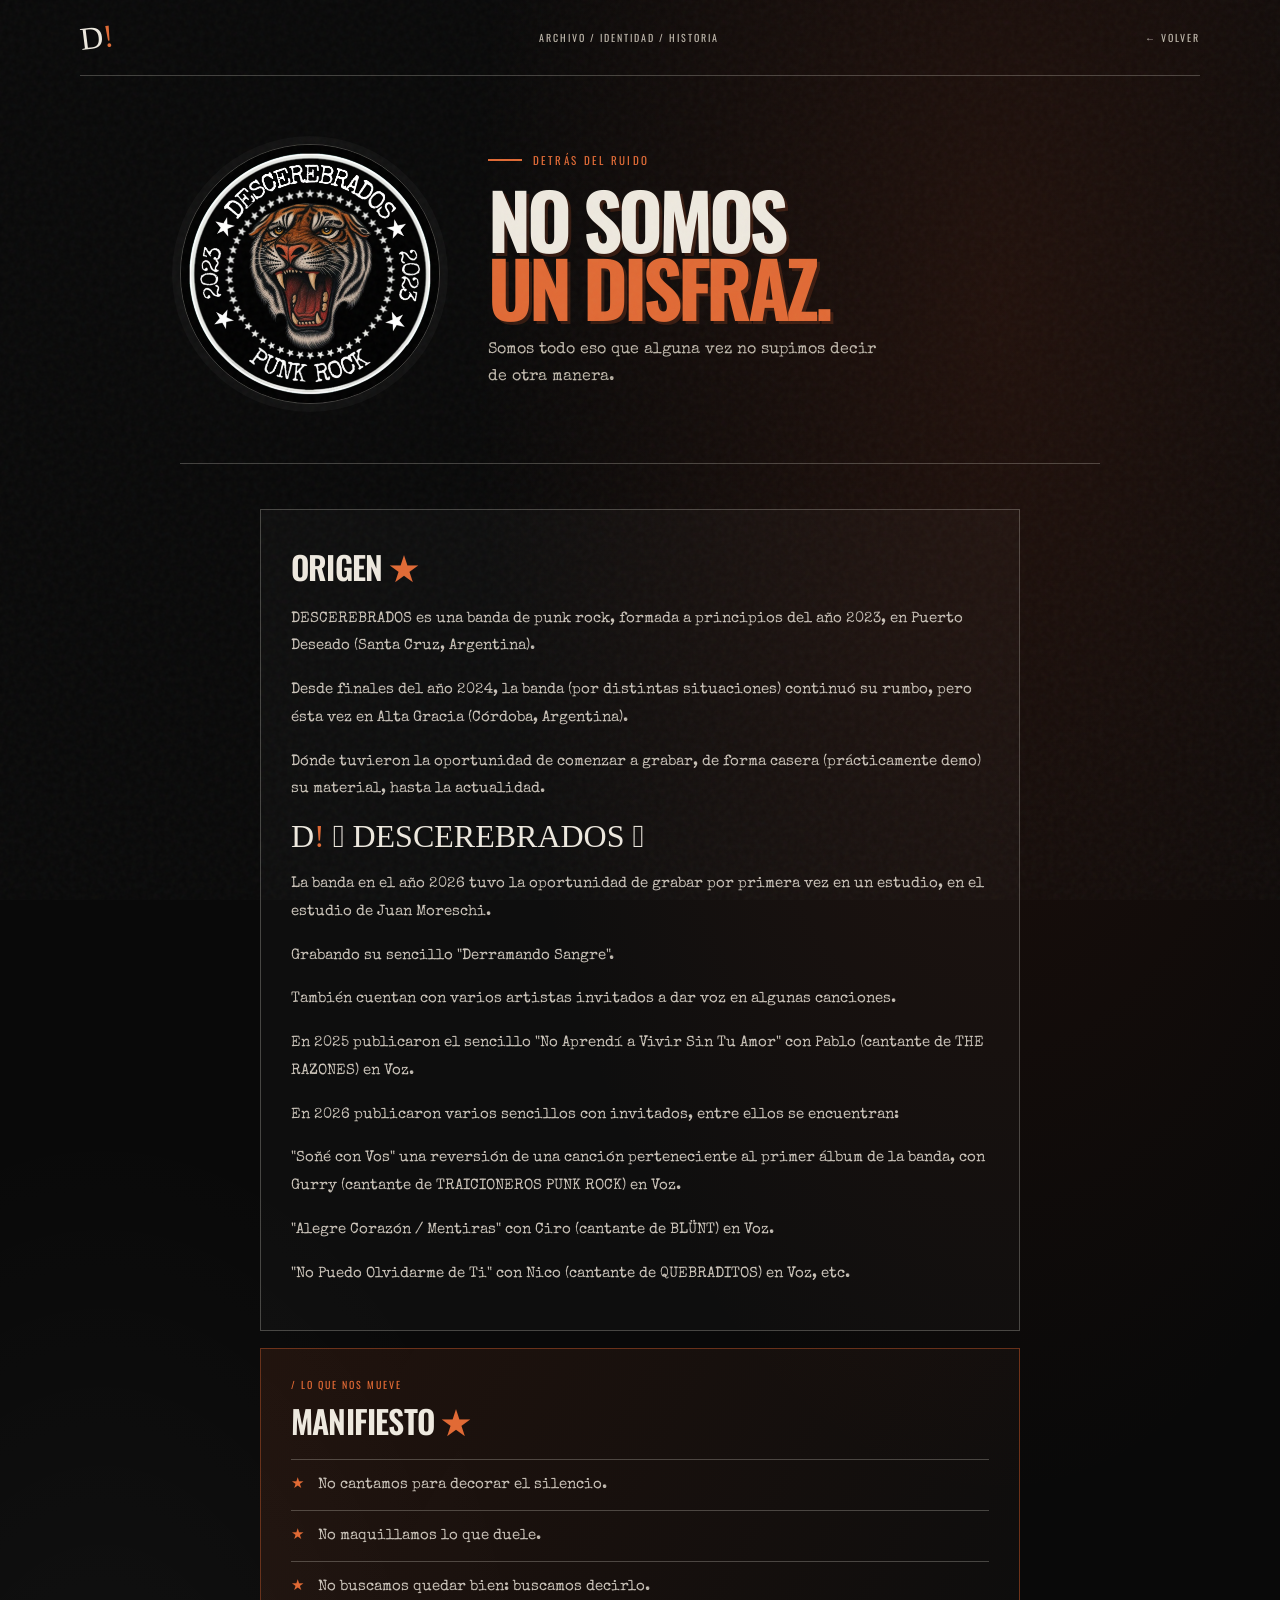
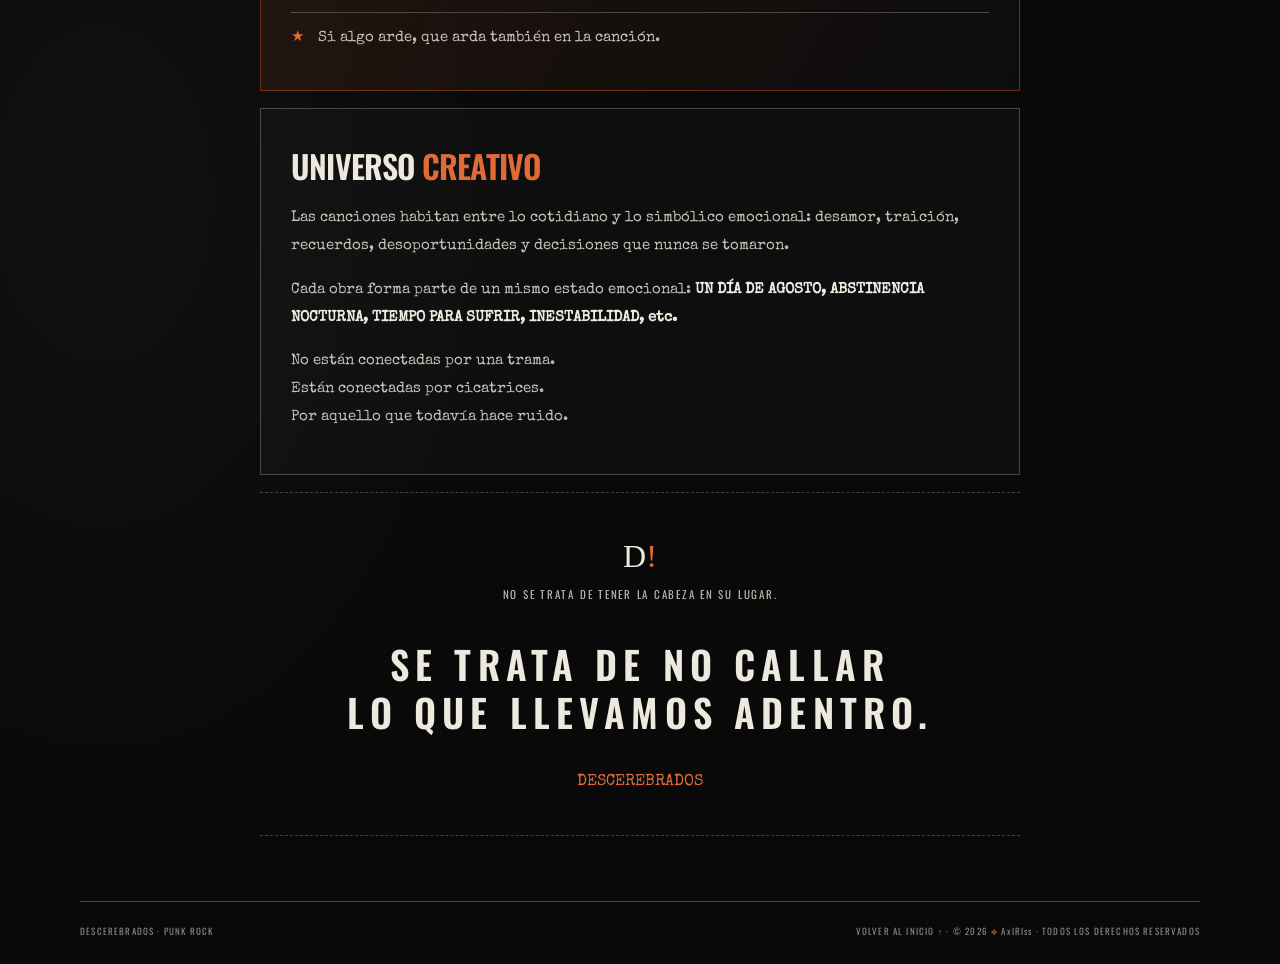
==== commit 8270254c: "Update quien-soy.html" ====
--- a/quien-soy.html
+++ b/quien-soy.html
@@ -77,7 +77,7 @@
 
   <footer>
     <span>DESCEREBRADOS · PUNK ROCK</span>
-    <span><a href="index.html">VOLVER AL INICIO ↑</a> · © 2026 AxlRlss</span>
+    <span><a href="index.html">VOLVER AL INICIO ↑</a> · © 2026 <b>⟡</b> AxlRlss · TODOS LOS DERECHOS RESERVADOS</span>
   </footer>
 </body>
 </html>
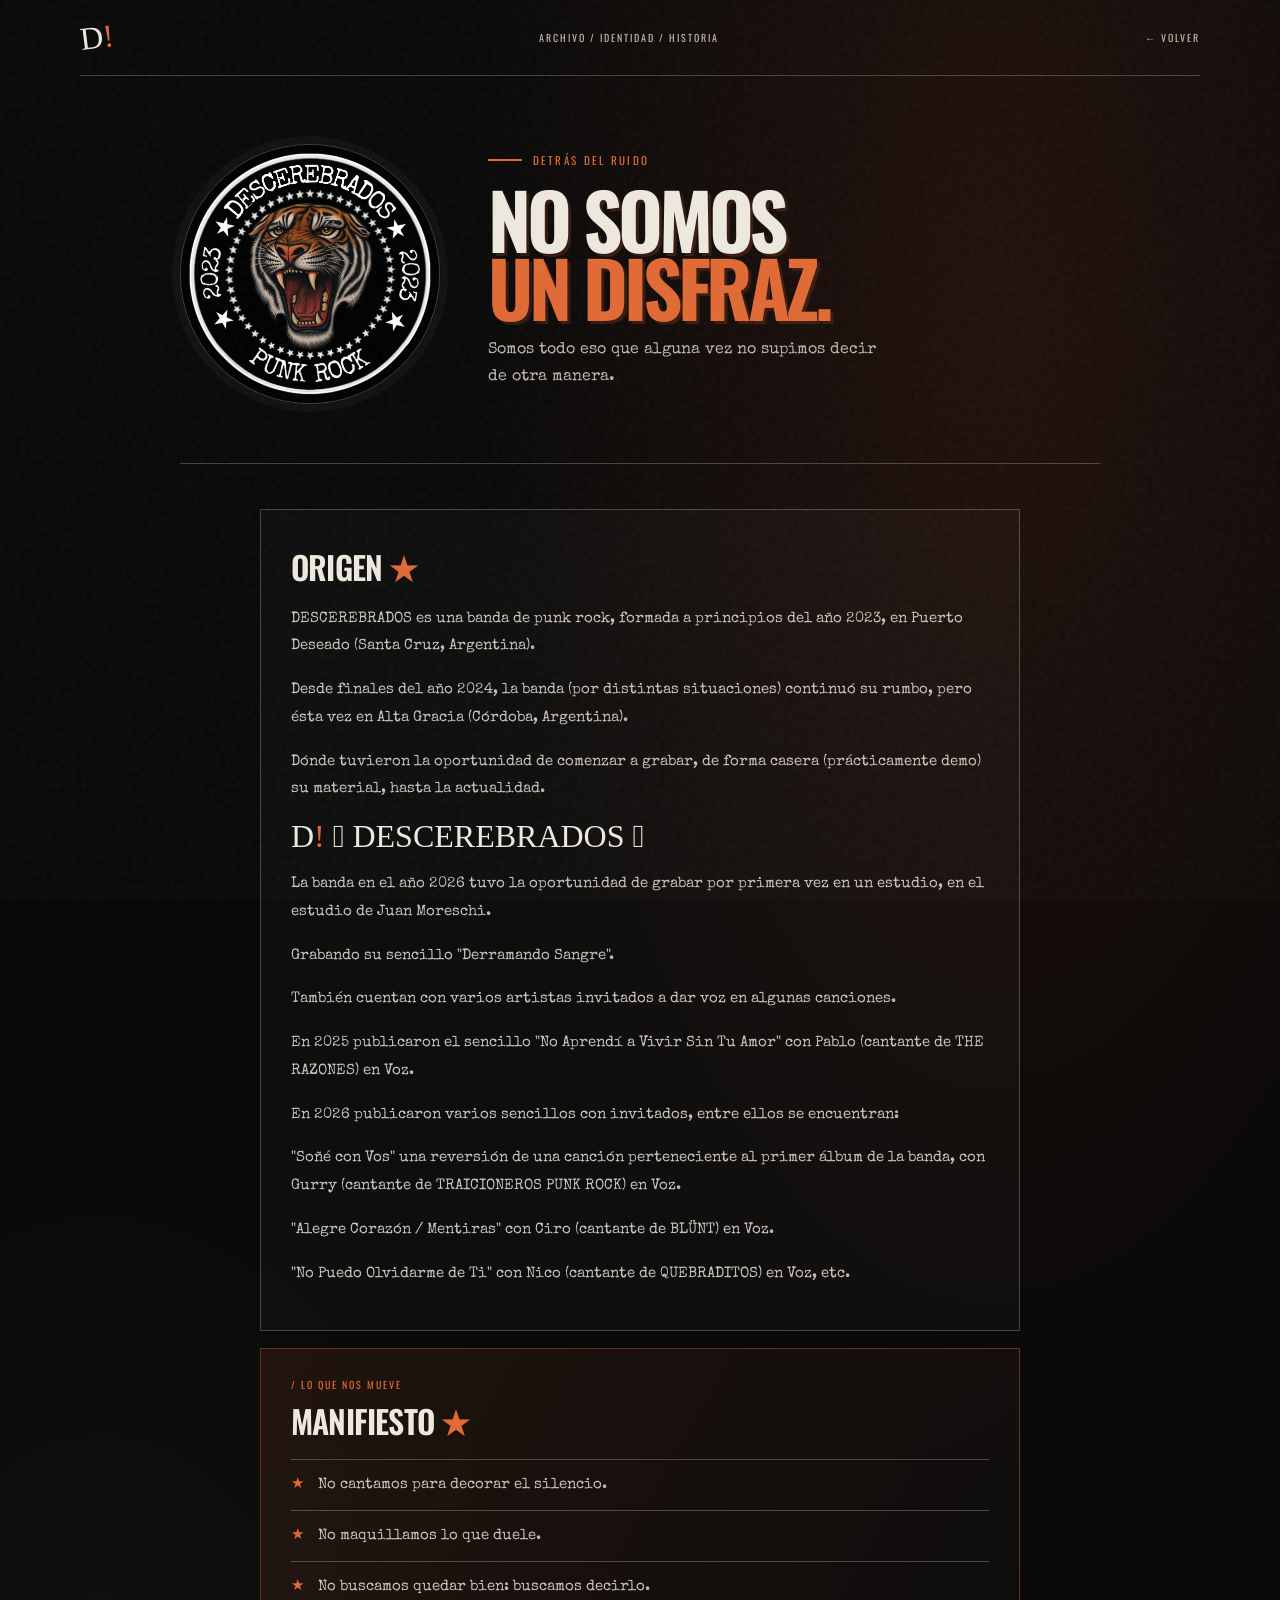
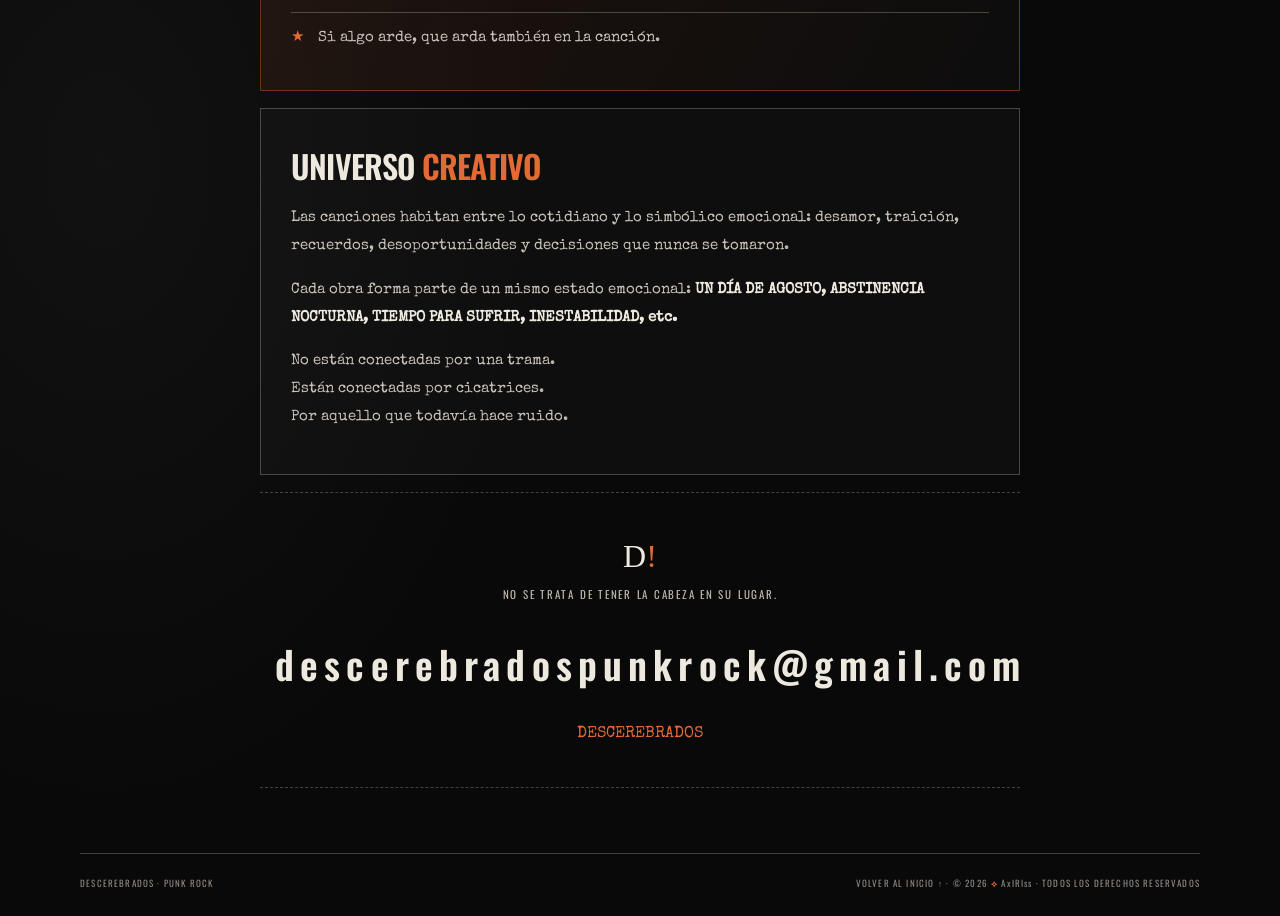
==== commit 59d16246: "Update quien-soy.html" ====
--- a/quien-soy.html
+++ b/quien-soy.html
@@ -69,7 +69,7 @@
       <section class="bio-sign">
          <a class="wordmark" aria-label="Descerebrados">D<span>!</span></a>
         <p>NO SE TRATA DE TENER LA CABEZA EN SU LUGAR.</p>
-        <p class="sign-big">SE TRATA DE NO CALLAR<br>LO QUE LLEVAMOS ADENTRO.</p>
+        <p class="sign-big">descerebradospunkrock@gmail.com</p>
         <span class="signature">𓂃 DESCEREBRADOS 𓂃</span>
       </section>
     </div>
